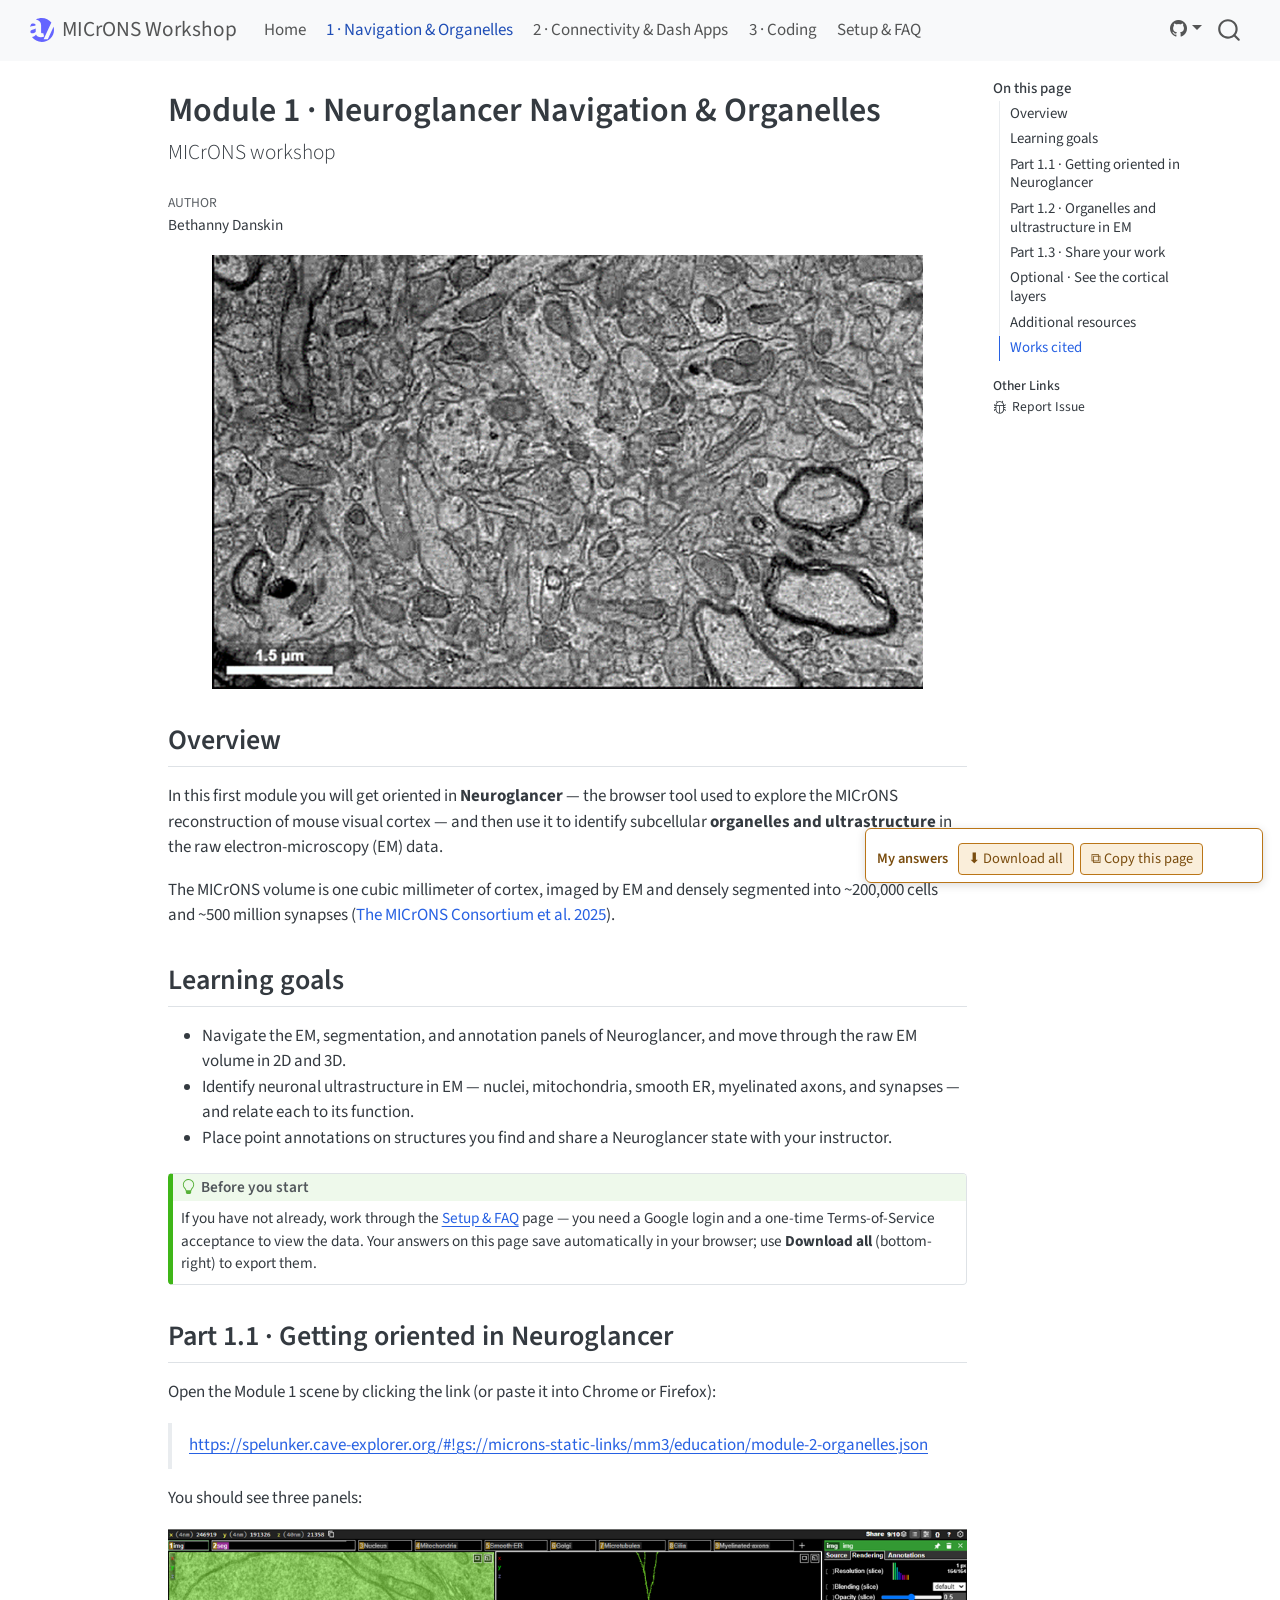
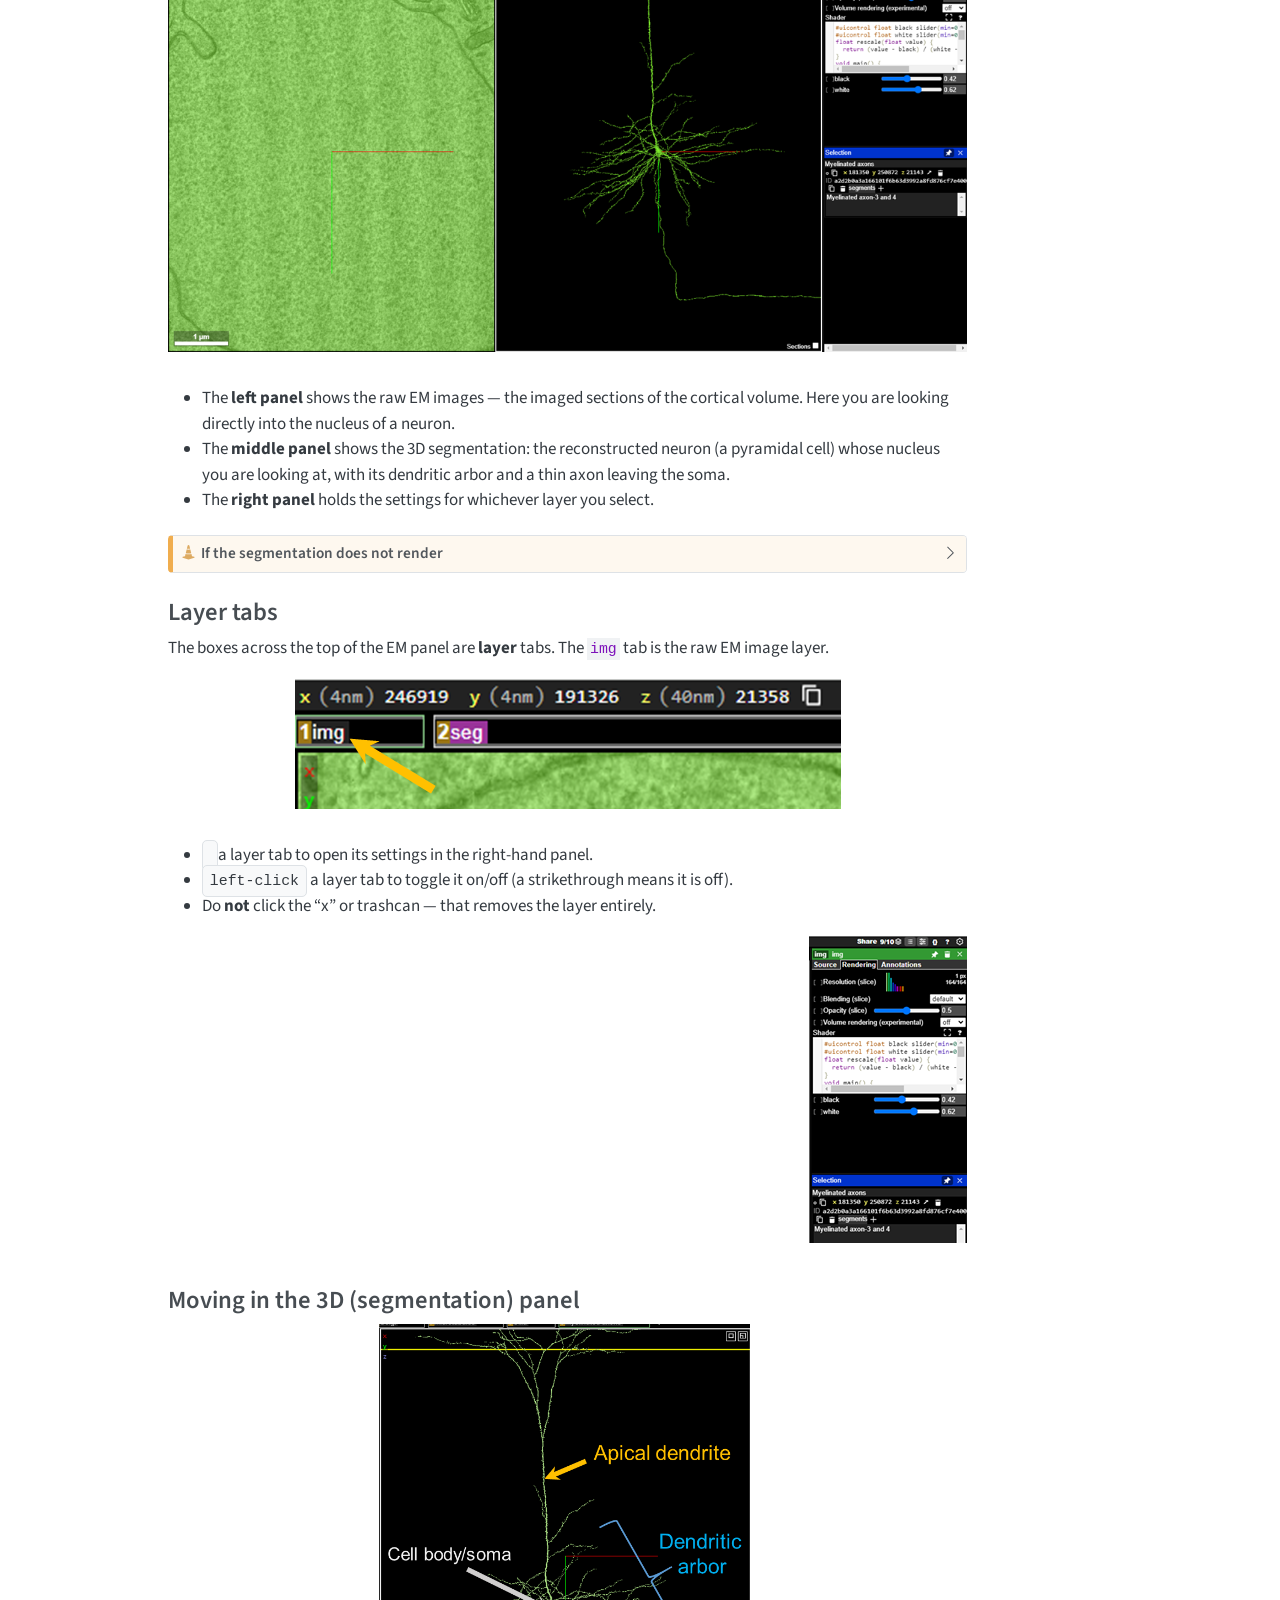
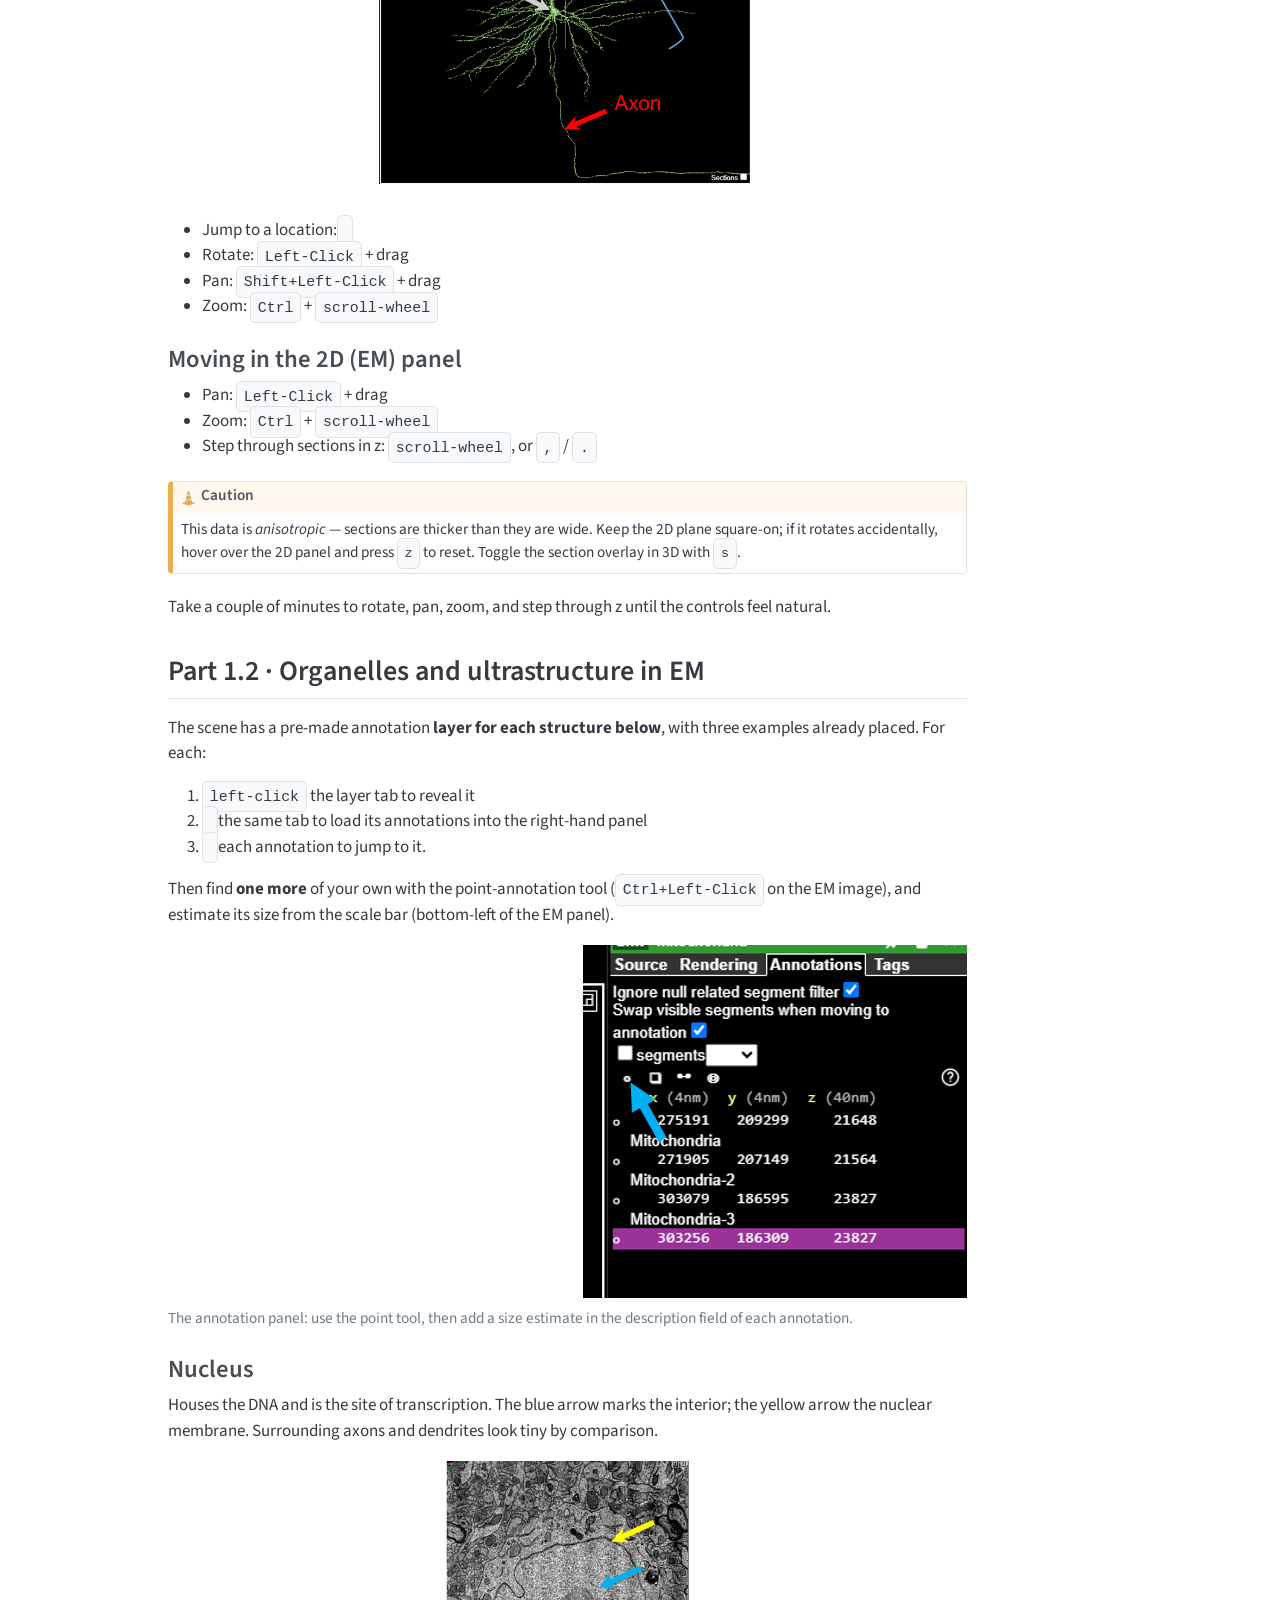
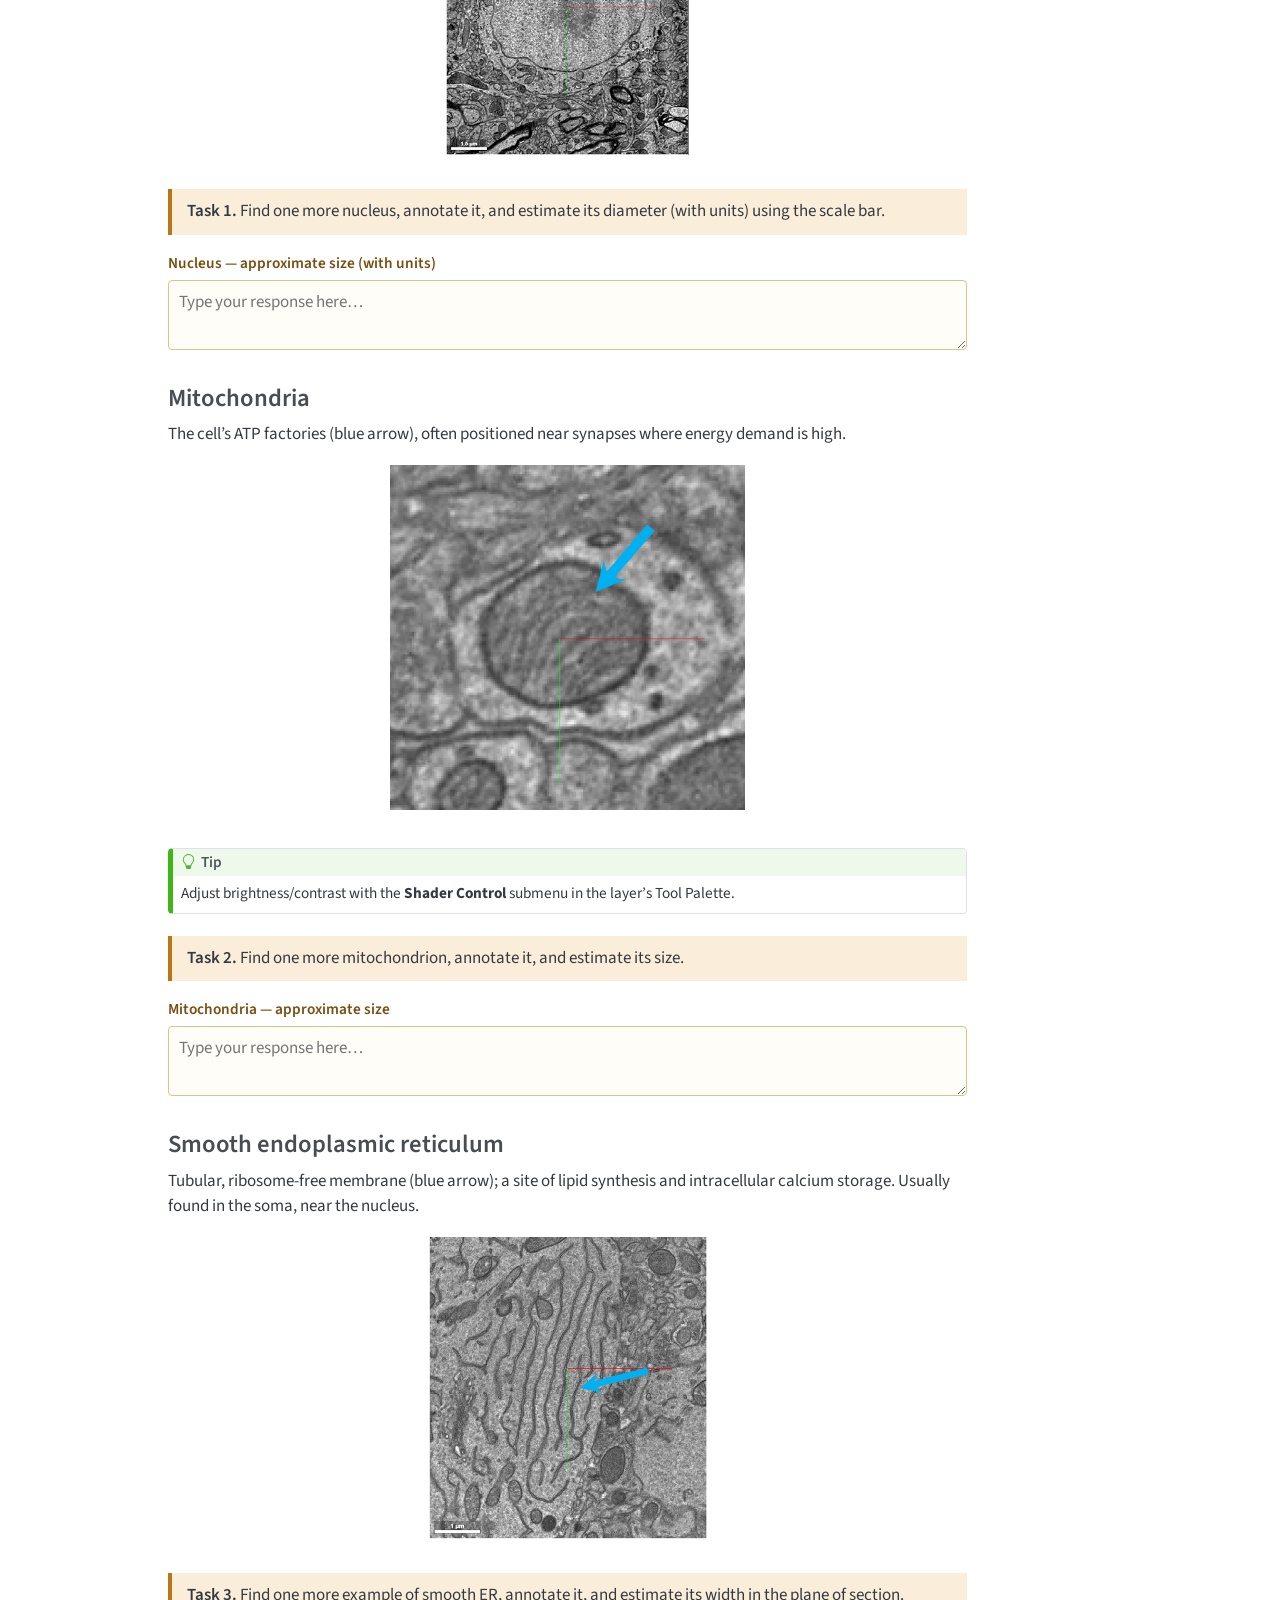
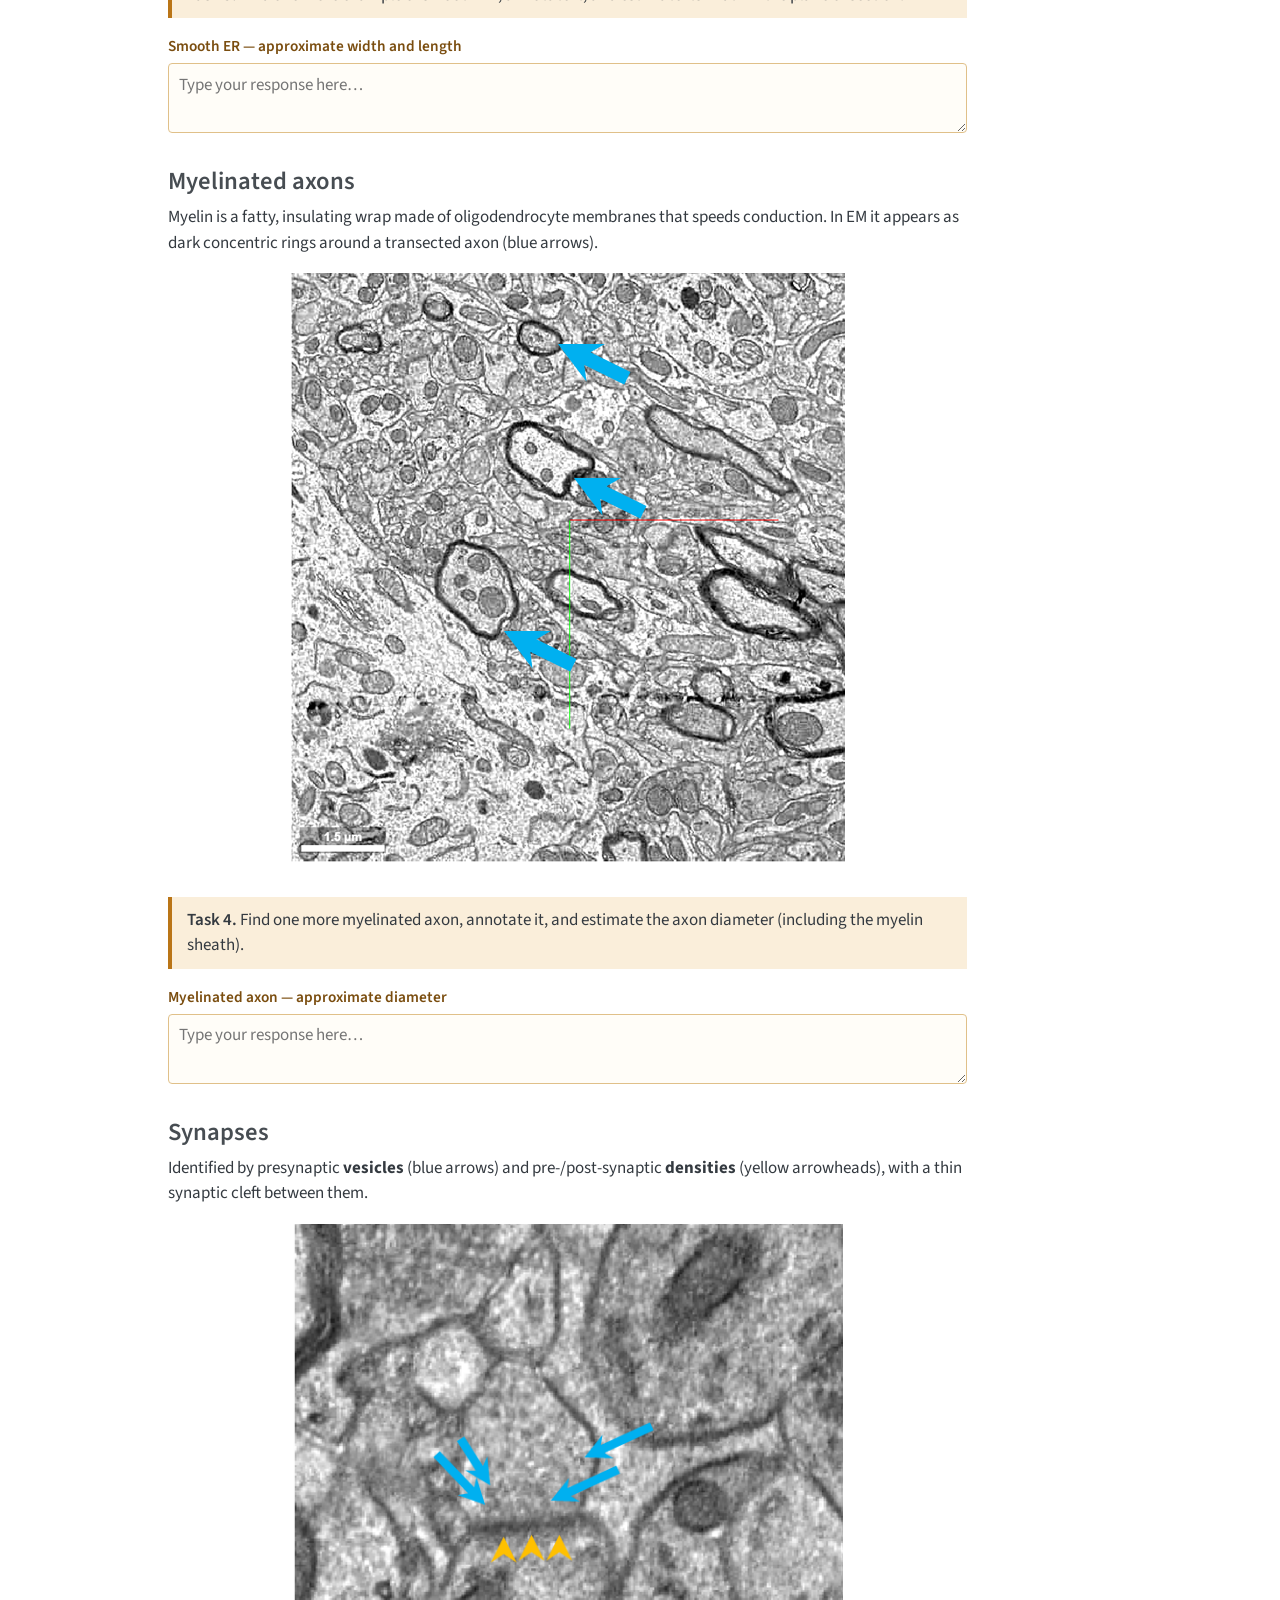
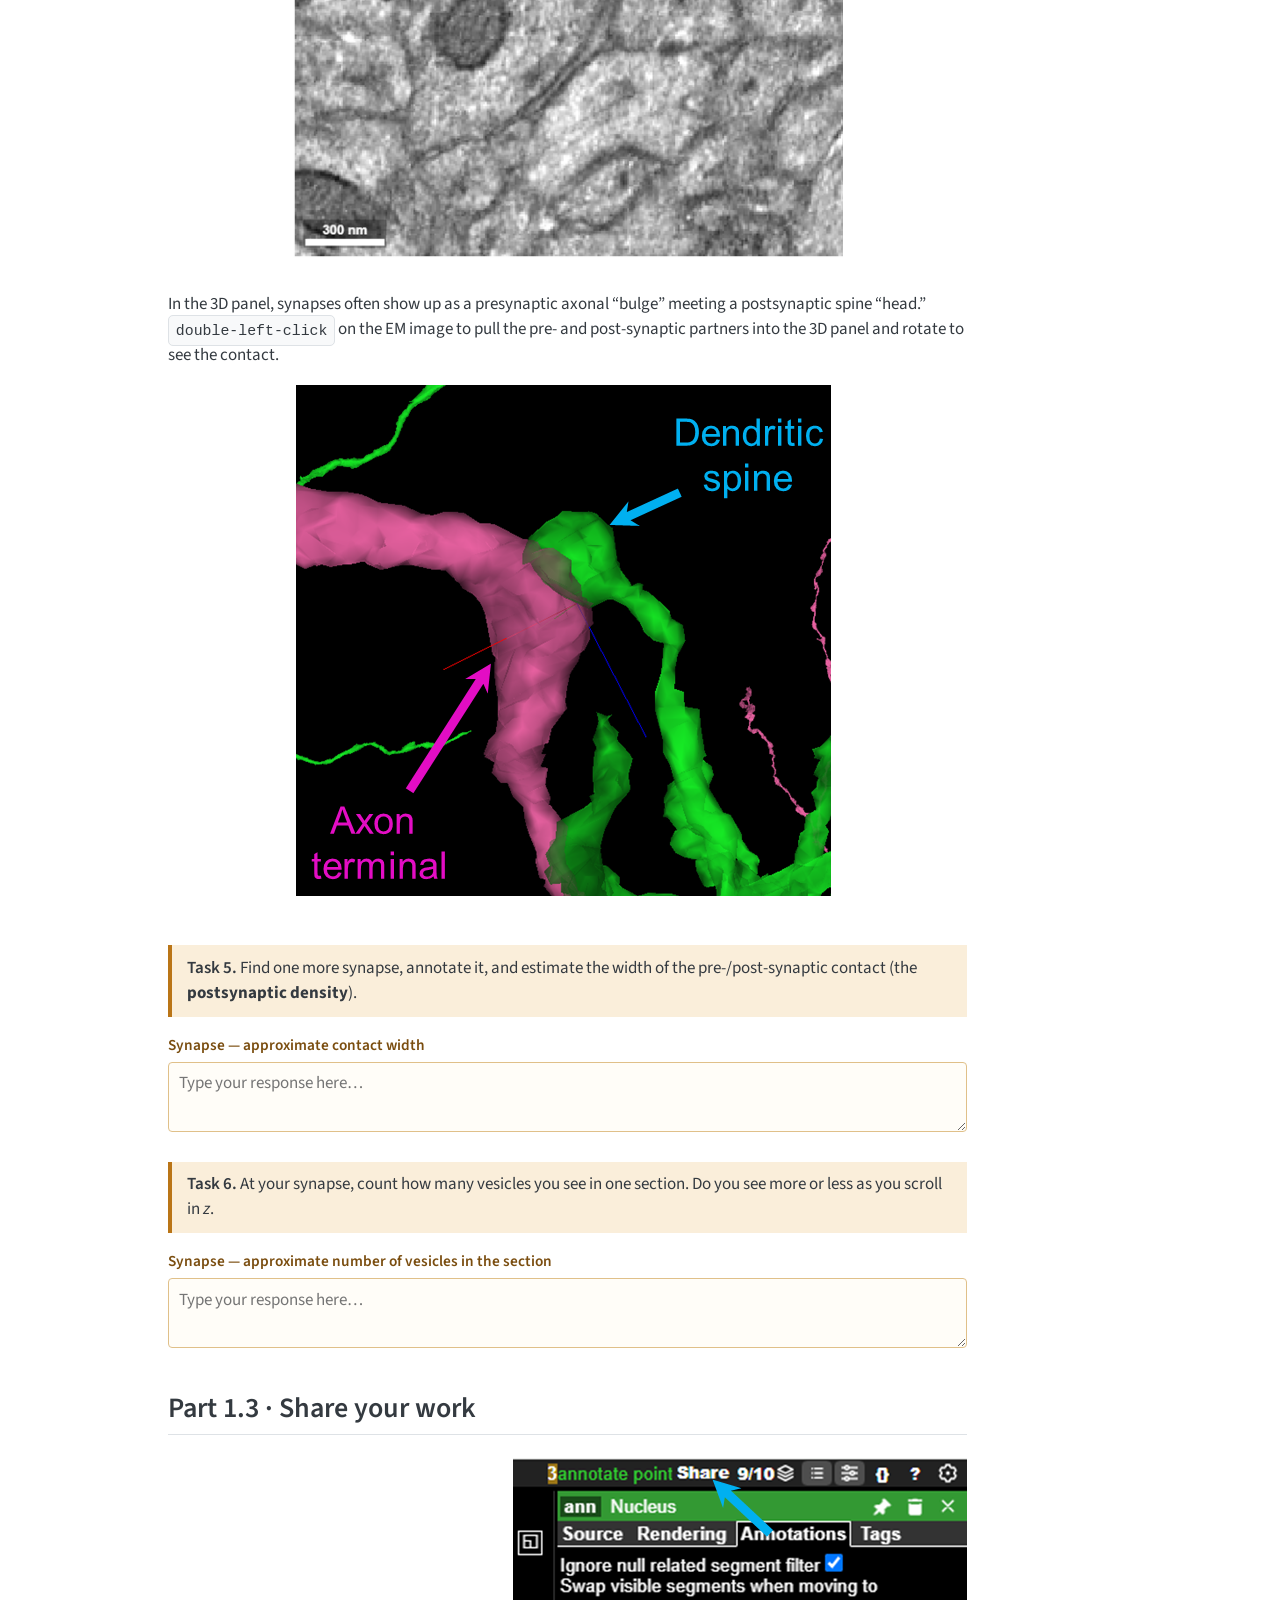
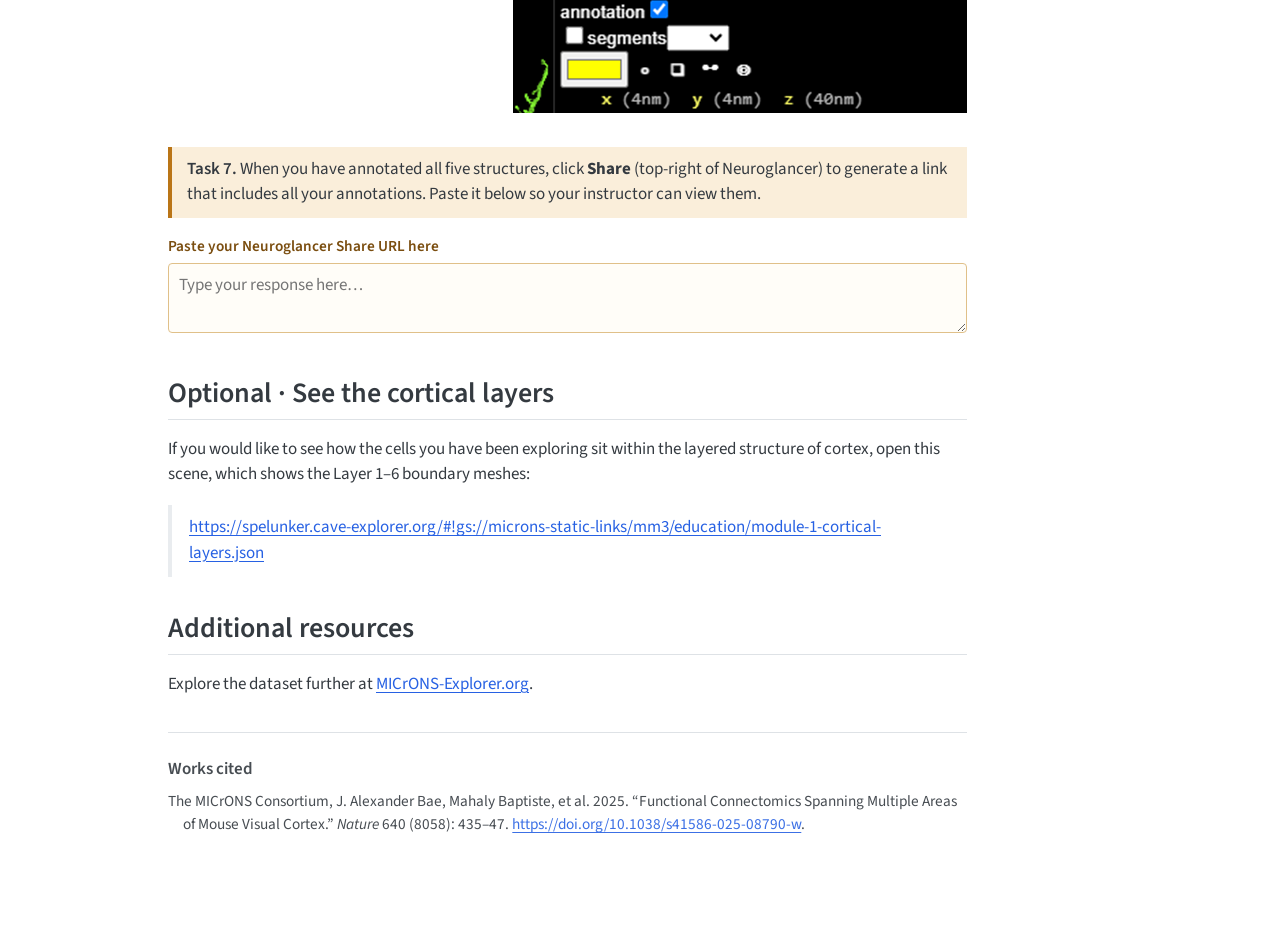
==== module-1.html @ 7969c28d "Built site for gh-pages" ====
<!DOCTYPE html>
<html xmlns="http://www.w3.org/1999/xhtml" lang="en" xml:lang="en"><head>

<meta charset="utf-8">
<meta name="generator" content="quarto-1.10.18">

<meta name="viewport" content="width=device-width, initial-scale=1.0, user-scalable=yes">

<meta name="author" content="Bethanny Danskin">

<title>Module 1 · Neuroglancer Navigation &amp; Organelles – MICrONS Workshop</title>
<style>
/* Default styles provided by pandoc.
** See https://pandoc.org/MANUAL.html#variables-for-html for config info.
*/
span.smallcaps{font-variant: small-caps;}
div.columns{display: flex; gap: 1.5em;}
div.column{flex: auto;}
@media screen {
div.columns{gap: min(4vw, 1.5em);}
div.column{overflow-x: auto;}
}
div.hanging-indent{margin-left: 1.5em; text-indent: -1.5em;}
ul.task-list{list-style: none;}
ul.task-list li input[type="checkbox"] {
  width: 0.8em;
  margin: 0 0.8em 0.2em -1em; /* quarto-specific, see https://github.com/quarto-dev/quarto-cli/issues/4556 */ 
  vertical-align: middle;
}
/* CSS for citations */
div.csl-bib-body { }
div.csl-entry {
  clear: both;
}
.hanging-indent div.csl-entry {
  margin-left:2em;
  text-indent:-2em;
}
div.csl-left-margin {
  min-width:2em;
  float:left;
}
div.csl-right-inline {
  margin-left:2em;
  padding-left:1em;
}
div.csl-indent {
  margin-left: 2em;
}</style>


<script src="site_libs/quarto-nav/quarto-nav.js"></script>
<script src="site_libs/quarto-nav/headroom.min.js"></script>
<script src="site_libs/clipboard/clipboard.min.js"></script>
<script src="site_libs/quarto-search/autocomplete.umd.js"></script>
<script src="site_libs/quarto-search/fuse.min.js"></script>
<script src="site_libs/quarto-search/quarto-search.js"></script>
<meta name="quarto:offset" content="./">
<link href="./resources/ai_logos/AI_lens_blue.svg" rel="icon" type="image/svg+xml">
<script src="site_libs/quarto-html/quarto.js" type="module"></script>
<script src="site_libs/quarto-html/tabsets/tabsets.js" type="module"></script>
<script src="site_libs/quarto-html/popper.min.js"></script>
<script src="site_libs/quarto-html/tippy.umd.min.js"></script>
<script src="site_libs/quarto-html/anchor.min.js"></script>
<link href="site_libs/quarto-html/tippy.css" rel="stylesheet">
<link href="site_libs/quarto-html/quarto-syntax-highlighting-64a204ab8560d761af7679ceaba22944.css" rel="stylesheet" id="quarto-text-highlighting-styles">
<script src="site_libs/bootstrap/bootstrap.min.js"></script>
<link href="site_libs/bootstrap/bootstrap-icons.css" rel="stylesheet">
<link href="site_libs/bootstrap/bootstrap-172ba59bd5e0b52282274ba0c0cc16fc.min.css" rel="stylesheet" append-hash="true" id="quarto-bootstrap" data-mode="light">
<script src="site_libs/quarto-contrib/kbd/kbd.js"></script>
<link href="site_libs/quarto-contrib/kbd/kbd.css" rel="stylesheet">
<script id="quarto-search-options" type="application/json">{
  "location": "navbar",
  "copy-button": false,
  "collapse-after": 3,
  "panel-placement": "end",
  "type": "overlay",
  "limit": 50,
  "keyboard-shortcut": [
    "f",
    "/",
    "s"
  ],
  "show-item-context": false,
  "language": {
    "search-no-results-text": "No results",
    "search-matching-documents-text": "matching documents",
    "search-copy-link-title": "Copy link to search",
    "search-hide-matches-text": "Hide additional matches",
    "search-more-match-text": "more match in this document",
    "search-more-matches-text": "more matches in this document",
    "search-clear-button-title": "Clear",
    "search-text-placeholder": "",
    "search-detached-cancel-button-title": "Cancel",
    "search-submit-button-title": "Submit",
    "search-label": "Search"
  }
}</script>


<link rel="stylesheet" href="styles.css">
</head>

<body class="nav-fixed quarto-light">

<div id="quarto-search-results"></div>
  <header id="quarto-header" class="headroom fixed-top">
    <nav class="navbar navbar-expand-lg " data-bs-theme="dark">
      <div class="navbar-container container-fluid">
      <div class="navbar-brand-container mx-auto">
    <a href="./index.html" class="navbar-brand navbar-brand-logo">
    <img src="./resources/ai_logos/AI_lens_blue.svg" alt="Allen Institute" class="navbar-logo light-content">
    <img src="./resources/ai_logos/AI_lens_blue.svg" alt="Allen Institute" class="navbar-logo dark-content">
    </a>
    <a class="navbar-brand" href="./index.html">
    <span class="navbar-title">MICrONS Workshop</span>
    </a>
  </div>
            <div id="quarto-search" class="" title="Search"></div>
          <button class="navbar-toggler" type="button" data-bs-toggle="collapse" data-bs-target="#navbarCollapse" aria-controls="navbarCollapse" role="menu" aria-expanded="false" aria-label="Toggle navigation" onclick="if (window.quartoToggleHeadroom) { window.quartoToggleHeadroom(); }">
  <span class="navbar-toggler-icon"></span>
</button>
          <div class="collapse navbar-collapse" id="navbarCollapse">
            <ul class="navbar-nav navbar-nav-scroll me-auto">
  <li class="nav-item">
    <a class="nav-link" href="./index.html"> 
<span class="menu-text">Home</span></a>
  </li>  
  <li class="nav-item">
    <a class="nav-link active" href="./module-1.html" aria-current="page"> 
<span class="menu-text">1 · Navigation &amp; Organelles</span></a>
  </li>  
  <li class="nav-item">
    <a class="nav-link" href="./module-2.html"> 
<span class="menu-text">2 · Connectivity &amp; Dash Apps</span></a>
  </li>  
  <li class="nav-item">
    <a class="nav-link" href="./module-3.html"> 
<span class="menu-text">3 · Coding</span></a>
  </li>  
  <li class="nav-item">
    <a class="nav-link" href="./setup.html"> 
<span class="menu-text">Setup &amp; FAQ</span></a>
  </li>  
</ul>
          </div> <!-- /navcollapse -->
            <div class="quarto-navbar-tools">
    <div class="dropdown">
      <a href="" title="" id="quarto-navigation-tool-dropdown-0" class="quarto-navigation-tool dropdown-toggle px-1" data-bs-toggle="dropdown" aria-expanded="false" role="link" aria-label=""><i class="bi bi-github"></i></a>
      <ul class="dropdown-menu" aria-labelledby="quarto-navigation-tool-dropdown-0">
          <li>
            <a class="dropdown-item quarto-navbar-tools-item" href="https://github.com/bpdanskin/MICrONS_workshop_puget_sound/issues/new" target="_blank">
            Report Issue
            </a>
          </li>
      </ul>
    </div>
</div>
      </div> <!-- /container-fluid -->
    </nav>
</header>
<!-- content -->
<div id="quarto-content" class="quarto-container page-columns page-rows-contents page-layout-article page-navbar">
<!-- sidebar -->
<!-- margin-sidebar -->
    <div id="quarto-margin-sidebar" class="sidebar margin-sidebar">
        <nav id="TOC" role="doc-toc" class="toc-active">
    <h2 id="toc-title">On this page</h2>
   
  <ul>
  <li><a href="#overview" id="toc-overview" class="nav-link active" data-scroll-target="#overview">Overview</a></li>
  <li><a href="#learning-goals" id="toc-learning-goals" class="nav-link" data-scroll-target="#learning-goals">Learning goals</a></li>
  <li><a href="#part-1.1-getting-oriented-in-neuroglancer" id="toc-part-1.1-getting-oriented-in-neuroglancer" class="nav-link" data-scroll-target="#part-1.1-getting-oriented-in-neuroglancer">Part 1.1 · Getting oriented in Neuroglancer</a>
  <ul class="collapse">
  <li><a href="#layer-tabs" id="toc-layer-tabs" class="nav-link" data-scroll-target="#layer-tabs">Layer tabs</a></li>
  <li><a href="#moving-in-the-3d-segmentation-panel" id="toc-moving-in-the-3d-segmentation-panel" class="nav-link" data-scroll-target="#moving-in-the-3d-segmentation-panel">Moving in the 3D (segmentation) panel</a></li>
  <li><a href="#moving-in-the-2d-em-panel" id="toc-moving-in-the-2d-em-panel" class="nav-link" data-scroll-target="#moving-in-the-2d-em-panel">Moving in the 2D (EM) panel</a></li>
  </ul></li>
  <li><a href="#part-1.2-organelles-and-ultrastructure-in-em" id="toc-part-1.2-organelles-and-ultrastructure-in-em" class="nav-link" data-scroll-target="#part-1.2-organelles-and-ultrastructure-in-em">Part 1.2 · Organelles and ultrastructure in EM</a>
  <ul class="collapse">
  <li><a href="#nucleus" id="toc-nucleus" class="nav-link" data-scroll-target="#nucleus">Nucleus</a></li>
  <li><a href="#mitochondria" id="toc-mitochondria" class="nav-link" data-scroll-target="#mitochondria">Mitochondria</a></li>
  <li><a href="#smooth-endoplasmic-reticulum" id="toc-smooth-endoplasmic-reticulum" class="nav-link" data-scroll-target="#smooth-endoplasmic-reticulum">Smooth endoplasmic reticulum</a></li>
  <li><a href="#myelinated-axons" id="toc-myelinated-axons" class="nav-link" data-scroll-target="#myelinated-axons">Myelinated axons</a></li>
  <li><a href="#synapses" id="toc-synapses" class="nav-link" data-scroll-target="#synapses">Synapses</a></li>
  </ul></li>
  <li><a href="#part-1.3-share-your-work" id="toc-part-1.3-share-your-work" class="nav-link" data-scroll-target="#part-1.3-share-your-work">Part 1.3 · Share your work</a></li>
  <li><a href="#optional-see-the-cortical-layers" id="toc-optional-see-the-cortical-layers" class="nav-link" data-scroll-target="#optional-see-the-cortical-layers">Optional · See the cortical layers</a></li>
  <li><a href="#additional-resources" id="toc-additional-resources" class="nav-link" data-scroll-target="#additional-resources">Additional resources</a></li>
  <li><a href="#works-cited" id="toc-works-cited" class="nav-link" data-scroll-target="#works-cited">Works cited</a></li>
  </ul>
<div class="quarto-other-links"><h2>Other Links</h2><ul><li><a href="https://github.com/bpdanskin/MICrONS_workshop_puget_sound/issues/new" target="_blank"><i class="bi bi-bug"></i>Report Issue</a></li></ul></div></nav>
    </div>
<!-- main -->
<main class="content" id="quarto-document-content">

<header id="title-block-header" class="quarto-title-block default">
<div class="quarto-title">
<h1 class="title">Module 1 · Neuroglancer Navigation &amp; Organelles</h1>
<p class="subtitle lead">MICrONS workshop</p>
</div>



<div class="quarto-title-meta">

    <div>
    <div class="quarto-title-meta-heading">Author</div>
    <div class="quarto-title-meta-contents">
             <p>Bethanny Danskin </p>
          </div>
  </div>
    
  
    
  </div>
  


</header>


<div class="quarto-figure quarto-figure-center">
<figure class="figure">
<p><img src="resources/module_2_em_cover.png" class="img-fluid quarto-figure quarto-figure-center figure-img"></p>
</figure>
</div>
<section id="overview" class="level2">
<h2 class="anchored" data-anchor-id="overview">Overview</h2>
<p>In this first module you will get oriented in <strong>Neuroglancer</strong> — the browser tool used to explore the MICrONS reconstruction of mouse visual cortex — and then use it to identify subcellular <strong>organelles and ultrastructure</strong> in the raw electron-microscopy (EM) data.</p>
<p>The MICrONS volume is one cubic millimeter of cortex, imaged by EM and densely segmented into ~200,000 cells and ~500 million synapses <span class="citation" data-cites="the_microns_consortium_functional_2025">(<a href="#ref-the_microns_consortium_functional_2025" role="doc-biblioref">The MICrONS Consortium et al. 2025</a>)</span>.</p>
</section>
<section id="learning-goals" class="level2">
<h2 class="anchored" data-anchor-id="learning-goals">Learning goals</h2>
<ul>
<li>Navigate the EM, segmentation, and annotation panels of Neuroglancer, and move through the raw EM volume in 2D and 3D.</li>
<li>Identify neuronal ultrastructure in EM — nuclei, mitochondria, smooth ER, myelinated axons, and synapses — and relate each to its function.</li>
<li>Place point annotations on structures you find and share a Neuroglancer state with your instructor.</li>
</ul>
<div class="callout callout-style-default callout-tip callout-titled">
<div class="callout-header d-flex align-content-center">
<div class="callout-icon-container">
<i class="callout-icon"></i>
</div>
<div class="callout-title-container flex-fill">
<span class="screen-reader-only">Tip</span>Before you start
</div>
</div>
<div class="callout-body-container callout-body">
<p>If you have not already, work through the <a href="./setup.html">Setup &amp; FAQ</a> page — you need a Google login and a one-time Terms-of-Service acceptance to view the data. Your answers on this page save automatically in your browser; use <strong>Download all</strong> (bottom-right) to export them.</p>
</div>
</div>
</section>
<section id="part-1.1-getting-oriented-in-neuroglancer" class="level2">
<h2 class="anchored" data-anchor-id="part-1.1-getting-oriented-in-neuroglancer">Part 1.1 · Getting oriented in Neuroglancer</h2>
<p>Open the Module 1 scene by clicking the link (or paste it into Chrome or Firefox):</p>
<blockquote class="blockquote">
<p><a href="https://spelunker.cave-explorer.org/#!gs://microns-static-links/mm3/education/module-2-organelles.json" class="uri">https://spelunker.cave-explorer.org/#!gs://microns-static-links/mm3/education/module-2-organelles.json</a></p>
</blockquote>
<p>You should see three panels:</p>
<div class="quarto-figure quarto-figure-center">
<figure class="figure">
<p><img src="resources/neuroglancer_2D_UI.png" class="img-fluid quarto-figure quarto-figure-center figure-img"></p>
</figure>
</div>
<ul>
<li>The <strong>left panel</strong> shows the raw EM images — the imaged sections of the cortical volume. Here you are looking directly into the nucleus of a neuron.</li>
<li>The <strong>middle panel</strong> shows the 3D segmentation: the reconstructed neuron (a pyramidal cell) whose nucleus you are looking at, with its dendritic arbor and a thin axon leaving the soma.</li>
<li>The <strong>right panel</strong> holds the settings for whichever layer you select.</li>
</ul>
<div class="callout callout-style-default callout-caution callout-titled">
<div class="callout-header d-flex align-content-center collapsed" data-bs-toggle="collapse" data-bs-target=".callout-2-contents" aria-controls="callout-2" aria-expanded="false" aria-label="Toggle callout">
<div class="callout-icon-container">
<i class="callout-icon"></i>
</div>
<div class="callout-title-container flex-fill">
<span class="screen-reader-only">Caution</span>If the segmentation does not render
</div>
<div class="callout-btn-toggle d-inline-block border-0 py-1 ps-1 pe-0 float-end"><i class="callout-toggle"></i></div>
</div>
<div id="callout-2" class="callout-2-contents callout-collapse collapse">
<div class="callout-body-container callout-body">
<p>Accept the Terms of Service on your Google account (<a href="https://global.daf-apis.com/sticky_auth/api/v1/tos/2/accept" class="uri">https://global.daf-apis.com/sticky_auth/api/v1/tos/2/accept</a>), hard-refresh, and if a red error persists, ask your instructor. More in the <a href="./setup.html">Setup &amp; FAQ</a>.</p>
</div>
</div>
</div>
<section id="layer-tabs" class="level3">
<h3 class="anchored" data-anchor-id="layer-tabs">Layer tabs</h3>
<p>The boxes across the top of the EM panel are <strong>layer</strong> tabs. The <code>img</code> tab is the raw EM image layer.</p>
<div class="quarto-figure quarto-figure-center">
<figure class="figure">
<p><img src="resources/neuroglancer_2D_UI_1_layers.png" class="img-fluid quarto-figure quarto-figure-center figure-img"></p>
</figure>
</div>
<ul>
<li><kbd title="mac: Ctrl-Click, windows: Right-Click" aria-hidden="true" data-mac="Ctrl-Click" data-windows="Right-Click"></kbd><span class="visually-hidden"></span> a layer tab to open its settings in the right-hand panel.</li>
<li><kbd title="left-click" aria-hidden="true">left-click</kbd><span class="visually-hidden">left-click</span> a layer tab to toggle it on/off (a strikethrough means it is off).</li>
<li>Do <strong>not</strong> click the “x” or trashcan — that removes the layer entirely.</li>
</ul>
<div class="quarto-figure quarto-figure-right">
<figure class="figure">
<p><img src="resources/neuroglancer_2D_UI_2_menu.png" class="img-fluid quarto-figure quarto-figure-right figure-img"></p>
</figure>
</div>
</section>
<section id="moving-in-the-3d-segmentation-panel" class="level3">
<h3 class="anchored" data-anchor-id="moving-in-the-3d-segmentation-panel">Moving in the 3D (segmentation) panel</h3>
<div class="quarto-figure quarto-figure-center">
<figure class="figure">
<p><img src="resources/neuroglancer_neuron_compartments.png" class="img-fluid quarto-figure quarto-figure-center figure-img"></p>
</figure>
</div>
<ul>
<li>Jump to a location: <kbd title="mac: Ctrl-Click, windows: Right-Click" aria-hidden="true" data-mac="Ctrl-Click" data-windows="Right-Click"></kbd><span class="visually-hidden"></span></li>
<li>Rotate: <kbd title="Left-Click" aria-hidden="true">Left-Click</kbd><span class="visually-hidden">Left-Click</span> + drag</li>
<li>Pan: <kbd title="Shift+Left-Click" aria-hidden="true">Shift+Left-Click</kbd><span class="visually-hidden">Shift+Left-Click</span> + drag</li>
<li>Zoom: <kbd title="Ctrl" aria-hidden="true">Ctrl</kbd><span class="visually-hidden">Ctrl</span> + <kbd title="scroll-wheel" aria-hidden="true">scroll-wheel</kbd><span class="visually-hidden">scroll-wheel</span></li>
</ul>
</section>
<section id="moving-in-the-2d-em-panel" class="level3">
<h3 class="anchored" data-anchor-id="moving-in-the-2d-em-panel">Moving in the 2D (EM) panel</h3>
<ul>
<li>Pan: <kbd title="Left-Click" aria-hidden="true">Left-Click</kbd><span class="visually-hidden">Left-Click</span> + drag</li>
<li>Zoom: <kbd title="Ctrl" aria-hidden="true">Ctrl</kbd><span class="visually-hidden">Ctrl</span> + <kbd title="scroll-wheel" aria-hidden="true">scroll-wheel</kbd><span class="visually-hidden">scroll-wheel</span></li>
<li>Step through sections in z: <kbd title="scroll-wheel" aria-hidden="true">scroll-wheel</kbd><span class="visually-hidden">scroll-wheel</span>, or <kbd title="," aria-hidden="true">,</kbd><span class="visually-hidden">,</span> / <kbd title="." aria-hidden="true">.</kbd><span class="visually-hidden">.</span></li>
</ul>
<div class="callout callout-style-default callout-caution callout-titled">
<div class="callout-header d-flex align-content-center">
<div class="callout-icon-container">
<i class="callout-icon"></i>
</div>
<div class="callout-title-container flex-fill">
Caution
</div>
</div>
<div class="callout-body-container callout-body">
<p>This data is <em>anisotropic</em> — sections are thicker than they are wide. Keep the 2D plane square-on; if it rotates accidentally, hover over the 2D panel and press <kbd title="z" aria-hidden="true">z</kbd><span class="visually-hidden">z</span> to reset. Toggle the section overlay in 3D with <kbd title="s" aria-hidden="true">s</kbd><span class="visually-hidden">s</span>.</p>
</div>
</div>
<p>Take a couple of minutes to rotate, pan, zoom, and step through z until the controls feel natural.</p>
</section>
</section>
<section id="part-1.2-organelles-and-ultrastructure-in-em" class="level2">
<h2 class="anchored" data-anchor-id="part-1.2-organelles-and-ultrastructure-in-em">Part 1.2 · Organelles and ultrastructure in EM</h2>
<p>The scene has a pre-made annotation <strong>layer for each structure below</strong>, with three examples already placed. For each:</p>
<ol type="1">
<li><kbd title="left-click" aria-hidden="true">left-click</kbd><span class="visually-hidden">left-click</span> the layer tab to reveal it</li>
<li><kbd title="mac: Ctrl-Click, windows: Right-Click" aria-hidden="true" data-mac="Ctrl-Click" data-windows="Right-Click"></kbd><span class="visually-hidden"></span> the same tab to load its annotations into the right-hand panel</li>
<li><kbd title="mac: Ctrl-Click, windows: Right-Click" aria-hidden="true" data-mac="Ctrl-Click" data-windows="Right-Click"></kbd><span class="visually-hidden"></span> each annotation to jump to it.</li>
</ol>
<p>Then find <strong>one more</strong> of your own with the point-annotation tool (<kbd title="Ctrl+Left-Click" aria-hidden="true">Ctrl+Left-Click</kbd><span class="visually-hidden">Ctrl+Left-Click</span> on the EM image), and estimate its size from the scale bar (bottom-left of the EM panel).</p>
<div class="quarto-figure quarto-figure-right">
<figure class="figure">
<p><img src="resources/neuroglancer_ui_annotation_menu_1.png" class="img-fluid figure-img"></p>
<figcaption>The annotation panel: use the point tool, then add a size estimate in the description field of each annotation.</figcaption>
</figure>
</div>
<section id="nucleus" class="level3">
<h3 class="anchored" data-anchor-id="nucleus">Nucleus</h3>
<p>Houses the DNA and is the site of transcription. The blue arrow marks the interior; the yellow arrow the nuclear membrane. Surrounding axons and dendrites look tiny by comparison.</p>
<div class="quarto-figure quarto-figure-center">
<figure class="figure">
<p><img src="resources/EM_nucleus.png" class="img-fluid quarto-figure quarto-figure-center figure-img"></p>
</figure>
</div>
<div class="task">
<p>Find one more nucleus, annotate it, and estimate its diameter (with units) using the scale bar.</p>
</div>
<div class="answer-box"><label class="answer-prompt" for="af-m1-nucleus">Nucleus — approximate size (with units)</label><textarea id="af-m1-nucleus" class="answer-field" data-answer-id="m1-nucleus" rows="2" placeholder="Type your response here…"></textarea></div>
</section>
<section id="mitochondria" class="level3">
<h3 class="anchored" data-anchor-id="mitochondria">Mitochondria</h3>
<p>The cell’s ATP factories (blue arrow), often positioned near synapses where energy demand is high.</p>
<div class="quarto-figure quarto-figure-center">
<figure class="figure">
<p><img src="resources/EM_mitochondria.png" class="img-fluid quarto-figure quarto-figure-center figure-img"></p>
</figure>
</div>
<div class="callout callout-style-default callout-tip callout-titled">
<div class="callout-header d-flex align-content-center">
<div class="callout-icon-container">
<i class="callout-icon"></i>
</div>
<div class="callout-title-container flex-fill">
Tip
</div>
</div>
<div class="callout-body-container callout-body">
<p>Adjust brightness/contrast with the <strong>Shader Control</strong> submenu in the layer’s Tool Palette.</p>
</div>
</div>
<div class="task">
<p>Find one more mitochondrion, annotate it, and estimate its size.</p>
</div>
<div class="answer-box"><label class="answer-prompt" for="af-m1-mito">Mitochondria — approximate size</label><textarea id="af-m1-mito" class="answer-field" data-answer-id="m1-mito" rows="2" placeholder="Type your response here…"></textarea></div>
</section>
<section id="smooth-endoplasmic-reticulum" class="level3">
<h3 class="anchored" data-anchor-id="smooth-endoplasmic-reticulum">Smooth endoplasmic reticulum</h3>
<p>Tubular, ribosome-free membrane (blue arrow); a site of lipid synthesis and intracellular calcium storage. Usually found in the soma, near the nucleus.</p>
<div class="quarto-figure quarto-figure-center">
<figure class="figure">
<p><img src="resources/EM_smooth_ER.png" class="img-fluid quarto-figure quarto-figure-center figure-img"></p>
</figure>
</div>
<div class="task">
<p>Find one more example of smooth ER, annotate it, and estimate its width in the plane of section.</p>
</div>
<div class="answer-box"><label class="answer-prompt" for="af-m1-ser">Smooth ER — approximate width and length</label><textarea id="af-m1-ser" class="answer-field" data-answer-id="m1-ser" rows="2" placeholder="Type your response here…"></textarea></div>
</section>
<section id="myelinated-axons" class="level3">
<h3 class="anchored" data-anchor-id="myelinated-axons">Myelinated axons</h3>
<p>Myelin is a fatty, insulating wrap made of oligodendrocyte membranes that speeds conduction. In EM it appears as dark concentric rings around a transected axon (blue arrows).</p>
<div class="quarto-figure quarto-figure-center">
<figure class="figure">
<p><img src="resources/EM_myelin.png" class="img-fluid quarto-figure quarto-figure-center figure-img"></p>
</figure>
</div>
<div class="task">
<p>Find one more myelinated axon, annotate it, and estimate the axon diameter (including the myelin sheath).</p>
</div>
<div class="answer-box"><label class="answer-prompt" for="af-m1-myelin">Myelinated axon — approximate diameter</label><textarea id="af-m1-myelin" class="answer-field" data-answer-id="m1-myelin" rows="2" placeholder="Type your response here…"></textarea></div>
</section>
<section id="synapses" class="level3">
<h3 class="anchored" data-anchor-id="synapses">Synapses</h3>
<p>Identified by presynaptic <strong>vesicles</strong> (blue arrows) and pre-/post-synaptic <strong>densities</strong> (yellow arrowheads), with a thin synaptic cleft between them.</p>
<div class="quarto-figure quarto-figure-center">
<figure class="figure">
<p><img src="resources/EM_synapse.png" class="img-fluid quarto-figure quarto-figure-center figure-img"></p>
</figure>
</div>
<p>In the 3D panel, synapses often show up as a presynaptic axonal “bulge” meeting a postsynaptic spine “head.” <kbd title="double-left-click" aria-hidden="true">double-left-click</kbd><span class="visually-hidden">double-left-click</span> on the EM image to pull the pre- and post-synaptic partners into the 3D panel and rotate to see the contact.</p>
<div class="quarto-figure quarto-figure-center">
<figure class="figure">
<p><img src="resources/EM_synapse_mesh.png" class="img-fluid quarto-figure quarto-figure-center figure-img"></p>
</figure>
</div>
<div class="task">
<p>Find one more synapse, annotate it, and estimate the width of the pre-/post-synaptic contact (the <strong>postsynaptic density</strong>).</p>
</div>
<div class="answer-box"><label class="answer-prompt" for="af-m1-synapse">Synapse — approximate contact width</label><textarea id="af-m1-synapse" class="answer-field" data-answer-id="m1-synapse" rows="2" placeholder="Type your response here…"></textarea></div>
<div class="task">
<p>At your synapse, count how many vesicles you see in one section. Do you see more or less as you scroll in <em>z</em>.</p>
</div>
<div class="answer-box"><label class="answer-prompt" for="af-m1-synapse">Synapse — approximate number of vesicles in the section</label><textarea id="af-m1-synapse" class="answer-field" data-answer-id="m1-synapse" rows="2" placeholder="Type your response here…"></textarea></div>
</section>
</section>
<section id="part-1.3-share-your-work" class="level2">
<h2 class="anchored" data-anchor-id="part-1.3-share-your-work">Part 1.3 · Share your work</h2>
<div class="quarto-figure quarto-figure-right">
<figure class="figure">
<p><img src="resources/neuroglancer_ui_share_annotation.png" class="img-fluid quarto-figure quarto-figure-right figure-img"></p>
</figure>
</div>
<div class="task">
<p>When you have annotated all five structures, click <strong>Share</strong> (top-right of Neuroglancer) to generate a link that includes all your annotations. Paste it below so your instructor can view them.</p>
</div>
<div class="answer-box"><label class="answer-prompt" for="af-m1-share">Paste your Neuroglancer Share URL here</label><textarea id="af-m1-share" class="answer-field" data-answer-id="m1-share" rows="2" placeholder="Type your response here…"></textarea></div>
</section>
<section id="optional-see-the-cortical-layers" class="level2">
<h2 class="anchored" data-anchor-id="optional-see-the-cortical-layers">Optional · See the cortical layers</h2>
<p>If you would like to see how the cells you have been exploring sit within the layered structure of cortex, open this scene, which shows the Layer 1–6 boundary meshes:</p>
<blockquote class="blockquote">
<p><a href="https://spelunker.cave-explorer.org/#!gs://microns-static-links/mm3/education/module-1-cortical-layers.json" class="uri">https://spelunker.cave-explorer.org/#!gs://microns-static-links/mm3/education/module-1-cortical-layers.json</a></p>
</blockquote>
</section>
<section id="additional-resources" class="level2">
<h2 class="anchored" data-anchor-id="additional-resources">Additional resources</h2>
<p>Explore the dataset further at <a href="https://www.microns-explorer.org/cortical-mm3">MICrONS-Explorer.org</a>.</p>
</section>
<section id="works-cited" class="level2">




</section>

<a onclick="window.scrollTo(0, 0); return false;" role="button" id="quarto-back-to-top"><i class="bi bi-arrow-up"></i> Back to top</a><div id="quarto-appendix" class="default"><section class="quarto-appendix-contents" role="doc-bibliography" id="quarto-bibliography"><h2 class="anchored quarto-appendix-heading">Works cited</h2><div id="refs" class="references csl-bib-body hanging-indent" role="list">
<div id="ref-the_microns_consortium_functional_2025" class="csl-entry" role="listitem">
The MICrONS Consortium, J. Alexander Bae, Mahaly Baptiste, et al. 2025. <span>“Functional Connectomics Spanning Multiple Areas of Mouse Visual Cortex.”</span> <em>Nature</em> 640 (8058): 435–47. <a href="https://doi.org/10.1038/s41586-025-08790-w">https://doi.org/10.1038/s41586-025-08790-w</a>.
</div>
</div></section></div></main> <!-- /main -->
<!-- Floating export panel for client-side student answers.
     Included site-wide via include-after-body. Only appears on pages
     that contain .answer-field widgets. Nothing leaves the browser. -->
<div id="answers-panel" class="answers-panel no-print" hidden="">
  <span class="answers-panel-label">My answers</span>
  <button type="button" id="answers-download" class="answers-btn">⬇ Download all</button>
  <button type="button" id="answers-copy" class="answers-btn">⧉ Copy this page</button>
  <span id="answers-status" class="answers-status" aria-live="polite"></span>
</div>
<script>
(function () {
  "use strict";
  var PREFIX = "micronsws:";
  var pageKey = location.pathname;
  var pageTitle = (document.title || pageKey)
    .replace(/\s*[–—-]\s*MICrONS.*$/i, "").trim() || pageKey;

  function lsGet(k) { try { return localStorage.getItem(k); } catch (e) { return null; } }
  function lsSet(k, v) { try { localStorage.setItem(k, v); } catch (e) {} }
  function keyFor(id) { return PREFIX + pageKey + "::" + id; }

  var fields = Array.prototype.slice.call(document.querySelectorAll(".answer-field"));
  var panel = document.getElementById("answers-panel");
  if (!fields.length) { return; }          // no widgets on this page -> panel stays hidden
  if (panel) { panel.hidden = false; }

  // restore saved values + wire autosave
  fields.forEach(function (el) {
    var id = el.getAttribute("data-answer-id");
    var promptEl = el.previousElementSibling;
    var prompt = promptEl ? promptEl.textContent.trim() : id;
    var raw = lsGet(keyFor(id));
    if (raw) {
      try { var o = JSON.parse(raw); if (o && typeof o.v === "string") { el.value = o.v; } }
      catch (e) { el.value = raw; }
    }
    el.addEventListener("input", function () {
      lsSet(keyFor(id), JSON.stringify({ v: el.value, p: prompt, page: pageKey, title: pageTitle }));
    });
  });

  function collectAll() {
    var byPage = {};
    try {
      for (var i = 0; i < localStorage.length; i++) {
        var k = localStorage.key(i);
        if (k.indexOf(PREFIX) !== 0) { continue; }
        var o; try { o = JSON.parse(localStorage.getItem(k)); } catch (e) { continue; }
        if (!o || !o.v || !o.v.trim()) { continue; }
        var pg = o.title || o.page || "Answers";
        (byPage[pg] = byPage[pg] || []).push(o);
      }
    } catch (e) {}
    return byPage;
  }

  function toMarkdown(byPage) {
    var out = ["# MICrONS Workshop — my answers", "",
               "_Exported " + new Date().toLocaleString() + "_", ""];
    var pages = Object.keys(byPage);
    if (!pages.length) { return out.join("\n") + "\n\n(No answers recorded yet.)\n"; }
    pages.forEach(function (pg) {
      out.push("## " + pg, "");
      byPage[pg].forEach(function (o) { out.push("**" + (o.p || "Response") + "**", "", o.v, ""); });
    });
    return out.join("\n") + "\n";
  }

  function download(text) {
    var blob = new Blob([text], { type: "text/markdown;charset=utf-8" });
    var url = URL.createObjectURL(blob);
    var a = document.createElement("a");
    a.href = url;
    a.download = "microns-workshop-answers-" + new Date().toISOString().slice(0, 10) + ".md";
    document.body.appendChild(a); a.click(); document.body.removeChild(a);
    setTimeout(function () { URL.revokeObjectURL(url); }, 1000);
  }

  function flash(msg) {
    var s = document.getElementById("answers-status");
    if (!s) { return; }
    s.textContent = msg;
    setTimeout(function () { s.textContent = ""; }, 2500);
  }

  var dl = document.getElementById("answers-download");
  if (dl) { dl.addEventListener("click", function () { download(toMarkdown(collectAll())); flash("Downloaded ✓"); }); }

  var cp = document.getElementById("answers-copy");
  if (cp) {
    cp.addEventListener("click", function () {
      var one = {}; one[pageTitle] = [];
      fields.forEach(function (el) {
        var promptEl = el.previousElementSibling;
        one[pageTitle].push({ p: promptEl ? promptEl.textContent.trim() : el.getAttribute("data-answer-id"), v: el.value });
      });
      var text = toMarkdown(one);
      if (navigator.clipboard && navigator.clipboard.writeText) {
        navigator.clipboard.writeText(text).then(
          function () { flash("Copied this page ✓"); },
          function () { flash("Copy failed — use Download"); });
      } else { flash("Copy unsupported — use Download"); }
    });
  }
})();
</script>
<script id="quarto-html-after-body" type="application/javascript">
  window.document.addEventListener("DOMContentLoaded", function (event) {
    const icon = "";
    const anchorJS = new window.AnchorJS();
    anchorJS.options = {
      placement: 'right',
      icon: icon
    };
    anchorJS.add('.anchored');
    const isCodeAnnotation = (el) => {
      for (const clz of el.classList) {
        if (clz.startsWith('code-annotation-')) {                     
          return true;
        }
      }
      return false;
    }
    const onCopySuccess = function(e) {
      // button target
      const button = e.trigger;
      // don't keep focus
      button.blur();
      // flash "checked"
      button.classList.add('code-copy-button-checked');
      var currentTitle = button.getAttribute("title");
      button.setAttribute("title", "Copied!");
      let tooltip;
      if (window.bootstrap) {
        button.setAttribute("data-bs-toggle", "tooltip");
        button.setAttribute("data-bs-placement", "left");
        button.setAttribute("data-bs-title", "Copied!");
        tooltip = new bootstrap.Tooltip(button, 
          { trigger: "manual", 
            customClass: "code-copy-button-tooltip",
            offset: [0, -8]});
        tooltip.show();    
      }
      setTimeout(function() {
        if (tooltip) {
          tooltip.hide();
          button.removeAttribute("data-bs-title");
          button.removeAttribute("data-bs-toggle");
          button.removeAttribute("data-bs-placement");
        }
        button.setAttribute("title", currentTitle);
        button.classList.remove('code-copy-button-checked');
      }, 1000);
      // clear code selection
      e.clearSelection();
    }
    const getTextToCopy = function(trigger) {
      const outerScaffold = trigger.parentElement.cloneNode(true);
      const codeEl = outerScaffold.querySelector('code');
      for (const childEl of codeEl.children) {
        if (isCodeAnnotation(childEl)) {
          childEl.remove();
        }
      }
      return codeEl.innerText;
    }
    const clipboard = new window.ClipboardJS('.code-copy-button:not([data-in-quarto-modal])', {
      text: getTextToCopy
    });
    clipboard.on('success', onCopySuccess);
    if (window.document.getElementById('quarto-embedded-source-code-modal')) {
      const clipboardModal = new window.ClipboardJS('.code-copy-button[data-in-quarto-modal]', {
        text: getTextToCopy,
        container: window.document.getElementById('quarto-embedded-source-code-modal')
      });
      clipboardModal.on('success', onCopySuccess);
    }
      var localhostRegex = new RegExp(/^(?:http|https):\/\/localhost\:?[0-9]*\//);
      var mailtoRegex = new RegExp(/^mailto:/);
        var filterRegex = new RegExp('/' + window.location.host + '/');
      var isInternal = (href) => {
          return filterRegex.test(href) || localhostRegex.test(href) || mailtoRegex.test(href);
      }
      // Inspect non-navigation links and adorn them if external
     var links = window.document.querySelectorAll('a[href]:not(.nav-link):not(.navbar-brand):not(.toc-action):not(.sidebar-link):not(.sidebar-item-toggle):not(.pagination-link):not(.no-external):not([aria-hidden]):not(.dropdown-item):not(.quarto-navigation-tool):not(.about-link)');
      for (var i=0; i<links.length; i++) {
        const link = links[i];
        if (!isInternal(link.href)) {
          // undo the damage that might have been done by quarto-nav.js in the case of
          // links that we want to consider external
          if (link.dataset.originalHref !== undefined) {
            link.href = link.dataset.originalHref;
          }
            // target, if specified
            link.setAttribute("target", "_blank");
            if (link.getAttribute("rel") === null) {
              link.setAttribute("rel", "noopener");
            }
        }
      }
    function tippyHover(el, contentFn, onTriggerFn, onUntriggerFn) {
      const config = {
        allowHTML: true,
        maxWidth: 500,
        delay: 100,
        arrow: false,
        appendTo: function(el) {
            return el.parentElement;
        },
        interactive: true,
        interactiveBorder: 10,
        theme: 'quarto',
        placement: 'bottom-start',
      };
      if (contentFn) {
        config.content = contentFn;
      }
      if (onTriggerFn) {
        config.onTrigger = onTriggerFn;
      }
      if (onUntriggerFn) {
        config.onUntrigger = onUntriggerFn;
      }
      window.tippy(el, config); 
    }
    const noterefs = window.document.querySelectorAll('a[role="doc-noteref"]');
    for (var i=0; i<noterefs.length; i++) {
      const ref = noterefs[i];
      tippyHover(ref, function() {
        // use id or data attribute instead here
        let href = ref.getAttribute('data-footnote-href') || ref.getAttribute('href');
        try { href = new URL(href).hash; } catch {}
        const id = href.replace(/^#\/?/, "");
        const note = window.document.getElementById(id);
        if (note) {
          return note.innerHTML;
        } else {
          return "";
        }
      });
    }
    const xrefs = window.document.querySelectorAll('a.quarto-xref');
    const processXRef = (id, note) => {
      // Strip column container classes
      const stripColumnClz = (el) => {
        el.classList.remove("page-full", "page-columns");
        if (el.children) {
          for (const child of el.children) {
            stripColumnClz(child);
          }
        }
      }
      stripColumnClz(note)
      if (id === null || id.startsWith('sec-')) {
        // Special case sections, only their first couple elements
        const container = document.createElement("div");
        if (note.children && note.children.length > 2) {
          container.appendChild(note.children[0].cloneNode(true));
          for (let i = 1; i < note.children.length; i++) {
            const child = note.children[i];
            if (child.tagName === "P" && child.innerText === "") {
              continue;
            } else {
              container.appendChild(child.cloneNode(true));
              break;
            }
          }
          if (window.Quarto?.typesetMath) {
            window.Quarto.typesetMath(container);
          }
          return container.innerHTML
        } else {
          if (window.Quarto?.typesetMath) {
            window.Quarto.typesetMath(note);
          }
          return note.innerHTML;
        }
      } else {
        // Remove any anchor links if they are present
        const anchorLink = note.querySelector('a.anchorjs-link');
        if (anchorLink) {
          anchorLink.remove();
        }
        if (window.Quarto?.typesetMath) {
          window.Quarto.typesetMath(note);
        }
        if (note.classList.contains("callout")) {
          return note.outerHTML;
        } else {
          return note.innerHTML;
        }
      }
    }
    for (var i=0; i<xrefs.length; i++) {
      const xref = xrefs[i];
      tippyHover(xref, undefined, function(instance) {
        instance.disable();
        let url = xref.getAttribute('href');
        let hash = undefined; 
        if (url.startsWith('#')) {
          hash = url;
        } else {
          try { hash = new URL(url).hash; } catch {}
        }
        if (hash) {
          const id = hash.replace(/^#\/?/, "");
          const note = window.document.getElementById(id);
          if (note !== null) {
            try {
              const html = processXRef(id, note.cloneNode(true));
              instance.setContent(html);
            } finally {
              instance.enable();
              instance.show();
            }
          } else {
            // See if we can fetch this
            fetch(url.split('#')[0])
            .then(res => res.text())
            .then(html => {
              const parser = new DOMParser();
              const htmlDoc = parser.parseFromString(html, "text/html");
              const note = htmlDoc.getElementById(id);
              if (note !== null) {
                const html = processXRef(id, note);
                instance.setContent(html);
              } 
            }).finally(() => {
              instance.enable();
              instance.show();
            });
          }
        } else {
          // See if we can fetch a full url (with no hash to target)
          // This is a special case and we should probably do some content thinning / targeting
          fetch(url)
          .then(res => res.text())
          .then(html => {
            const parser = new DOMParser();
            const htmlDoc = parser.parseFromString(html, "text/html");
            const note = htmlDoc.querySelector('main.content');
            if (note !== null) {
              // This should only happen for chapter cross references
              // (since there is no id in the URL)
              // remove the first header
              if (note.children.length > 0 && note.children[0].tagName === "HEADER") {
                note.children[0].remove();
              }
              const html = processXRef(null, note);
              instance.setContent(html);
            } 
          }).finally(() => {
            instance.enable();
            instance.show();
          });
        }
      }, function(instance) {
      });
    }
        let selectedAnnoteEl;
        const selectorForAnnotation = ( cell, annotation) => {
          let cellAttr = 'data-code-cell="' + cell + '"';
          let lineAttr = 'data-code-annotation="' +  annotation + '"';
          const selector = 'span[' + cellAttr + '][' + lineAttr + ']';
          return selector;
        }
        const selectCodeLines = (annoteEl) => {
          const doc = window.document;
          const targetCell = annoteEl.getAttribute("data-target-cell");
          const targetAnnotation = annoteEl.getAttribute("data-target-annotation");
          const annoteSpan = window.document.querySelector(selectorForAnnotation(targetCell, targetAnnotation));
          const lines = annoteSpan.getAttribute("data-code-lines").split(",");
          const lineIds = lines.map((line) => {
            return targetCell + "-" + line;
          })
          let top = null;
          let height = null;
          let parent = null;
          if (lineIds.length > 0) {
              //compute the position of the single el (top and bottom and make a div)
              const el = window.document.getElementById(lineIds[0]);
              top = el.offsetTop;
              height = el.offsetHeight;
              parent = el.parentElement.parentElement;
            if (lineIds.length > 1) {
              const lastEl = window.document.getElementById(lineIds[lineIds.length - 1]);
              const bottom = lastEl.offsetTop + lastEl.offsetHeight;
              height = bottom - top;
            }
            if (top !== null && height !== null && parent !== null) {
              // cook up a div (if necessary) and position it 
              let div = window.document.getElementById("code-annotation-line-highlight");
              if (div === null) {
                div = window.document.createElement("div");
                div.setAttribute("id", "code-annotation-line-highlight");
                div.style.position = 'absolute';
                parent.appendChild(div);
              }
              div.style.top = top - 2 + "px";
              div.style.height = height + 4 + "px";
              div.style.left = 0;
              let gutterDiv = window.document.getElementById("code-annotation-line-highlight-gutter");
              if (gutterDiv === null) {
                gutterDiv = window.document.createElement("div");
                gutterDiv.setAttribute("id", "code-annotation-line-highlight-gutter");
                gutterDiv.style.position = 'absolute';
                const codeCell = window.document.getElementById(targetCell);
                const gutter = codeCell.querySelector('.code-annotation-gutter');
                gutter.appendChild(gutterDiv);
              }
              gutterDiv.style.top = top - 2 + "px";
              gutterDiv.style.height = height + 4 + "px";
            }
            selectedAnnoteEl = annoteEl;
          }
        };
        const unselectCodeLines = () => {
          const elementsIds = ["code-annotation-line-highlight", "code-annotation-line-highlight-gutter"];
          elementsIds.forEach((elId) => {
            const div = window.document.getElementById(elId);
            if (div) {
              div.remove();
            }
          });
          selectedAnnoteEl = undefined;
        };
          // Handle positioning of the toggle
      window.addEventListener(
        "resize",
        throttle(() => {
          elRect = undefined;
          if (selectedAnnoteEl) {
            selectCodeLines(selectedAnnoteEl);
          }
        }, 10)
      );
      function throttle(fn, ms) {
      let throttle = false;
      let timer;
        return (...args) => {
          if(!throttle) { // first call gets through
              fn.apply(this, args);
              throttle = true;
          } else { // all the others get throttled
              if(timer) clearTimeout(timer); // cancel #2
              timer = setTimeout(() => {
                fn.apply(this, args);
                timer = throttle = false;
              }, ms);
          }
        };
      }
        // Attach click handler to the DT
        const annoteDls = window.document.querySelectorAll('dt[data-target-cell]');
        for (const annoteDlNode of annoteDls) {
          annoteDlNode.addEventListener('click', (event) => {
            const clickedEl = event.target;
            if (clickedEl !== selectedAnnoteEl) {
              unselectCodeLines();
              const activeEl = window.document.querySelector('dt[data-target-cell].code-annotation-active');
              if (activeEl) {
                activeEl.classList.remove('code-annotation-active');
              }
              selectCodeLines(clickedEl);
              clickedEl.classList.add('code-annotation-active');
            } else {
              // Unselect the line
              unselectCodeLines();
              clickedEl.classList.remove('code-annotation-active');
            }
          });
        }
    const findCites = (el) => {
      const parentEl = el.parentElement;
      if (parentEl) {
        const cites = parentEl.dataset.cites;
        if (cites) {
          return {
            el,
            cites: cites.split(' ')
          };
        } else {
          return findCites(el.parentElement)
        }
      } else {
        return undefined;
      }
    };
    var bibliorefs = window.document.querySelectorAll('a[role="doc-biblioref"]');
    for (var i=0; i<bibliorefs.length; i++) {
      const ref = bibliorefs[i];
      const citeInfo = findCites(ref);
      if (citeInfo) {
        tippyHover(citeInfo.el, function() {
          var popup = window.document.createElement('div');
          citeInfo.cites.forEach(function(cite) {
            var citeDiv = window.document.createElement('div');
            citeDiv.classList.add('hanging-indent');
            citeDiv.classList.add('csl-entry');
            var biblioDiv = window.document.getElementById('ref-' + cite);
            if (biblioDiv) {
              citeDiv.innerHTML = biblioDiv.innerHTML;
            }
            popup.appendChild(citeDiv);
          });
          return popup.innerHTML;
        });
      }
    }
  });
  </script>
</div> <!-- /content -->




</body></html>
---- site_libs/quarto-html/tippy.css ----
.tippy-box[data-animation=fade][data-state=hidden]{opacity:0}[data-tippy-root]{max-width:calc(100vw - 10px)}.tippy-box{position:relative;background-color:#333;color:#fff;border-radius:4px;font-size:14px;line-height:1.4;white-space:normal;outline:0;transition-property:transform,visibility,opacity}.tippy-box[data-placement^=top]>.tippy-arrow{bottom:0}.tippy-box[data-placement^=top]>.tippy-arrow:before{bottom:-7px;left:0;border-width:8px 8px 0;border-top-color:initial;transform-origin:center top}.tippy-box[data-placement^=bottom]>.tippy-arrow{top:0}.tippy-box[data-placement^=bottom]>.tippy-arrow:before{top:-7px;left:0;border-width:0 8px 8px;border-bottom-color:initial;transform-origin:center bottom}.tippy-box[data-placement^=left]>.tippy-arrow{right:0}.tippy-box[data-placement^=left]>.tippy-arrow:before{border-width:8px 0 8px 8px;border-left-color:initial;right:-7px;transform-origin:center left}.tippy-box[data-placement^=right]>.tippy-arrow{left:0}.tippy-box[data-placement^=right]>.tippy-arrow:before{left:-7px;border-width:8px 8px 8px 0;border-right-color:initial;transform-origin:center right}.tippy-box[data-inertia][data-state=visible]{transition-timing-function:cubic-bezier(.54,1.5,.38,1.11)}.tippy-arrow{width:16px;height:16px;color:#333}.tippy-arrow:before{content:"";position:absolute;border-color:transparent;border-style:solid}.tippy-content{position:relative;padding:5px 9px;z-index:1}
---- site_libs/quarto-html/quarto-syntax-highlighting-64a204ab8560d761af7679ceaba22944.css ----
/* quarto syntax highlight colors */
:root {
  --quarto-hl-ot-color: #003B4F;
  --quarto-hl-at-color: #657422;
  --quarto-hl-ss-color: #20794D;
  --quarto-hl-an-color: #5E5E5E;
  --quarto-hl-fu-color: #4758AB;
  --quarto-hl-st-color: #20794D;
  --quarto-hl-cf-color: #003B4F;
  --quarto-hl-op-color: #5E5E5E;
  --quarto-hl-er-color: #AD0000;
  --quarto-hl-bn-color: #AD0000;
  --quarto-hl-al-color: #AD0000;
  --quarto-hl-va-color: #111111;
  --quarto-hl-bu-color: inherit;
  --quarto-hl-ex-color: inherit;
  --quarto-hl-pp-color: #AD0000;
  --quarto-hl-in-color: #5E5E5E;
  --quarto-hl-vs-color: #20794D;
  --quarto-hl-wa-color: #5E5E5E;
  --quarto-hl-do-color: #5E5E5E;
  --quarto-hl-im-color: #00769E;
  --quarto-hl-ch-color: #20794D;
  --quarto-hl-dt-color: #AD0000;
  --quarto-hl-fl-color: #AD0000;
  --quarto-hl-co-color: #5E5E5E;
  --quarto-hl-cv-color: #5E5E5E;
  --quarto-hl-cn-color: #8f5902;
  --quarto-hl-sc-color: #5E5E5E;
  --quarto-hl-dv-color: #AD0000;
  --quarto-hl-kw-color: #003B4F;
}

/* other quarto variables */
:root {
  --quarto-font-monospace: SFMono-Regular, Menlo, Monaco, Consolas, "Liberation Mono", "Courier New", monospace;
}

/* syntax highlight based on Pandoc's rules */
pre > code.sourceCode > span {
  color: #003B4F;
}

code.sourceCode > span {
  color: #003B4F;
}

div.sourceCode,
div.sourceCode pre.sourceCode {
  color: #003B4F;
}

/* Normal */
code span {
  color: #003B4F;
}

/* Alert */
code span.al {
  color: #AD0000;
  font-style: inherit;
}

/* Annotation */
code span.an {
  color: #5E5E5E;
  font-style: inherit;
}

/* Attribute */
code span.at {
  color: #657422;
  font-style: inherit;
}

/* BaseN */
code span.bn {
  color: #AD0000;
  font-style: inherit;
}

/* BuiltIn */
code span.bu {
  font-style: inherit;
}

/* ControlFlow */
code span.cf {
  color: #003B4F;
  font-weight: bold;
  font-style: inherit;
}

/* Char */
code span.ch {
  color: #20794D;
  font-style: inherit;
}

/* Constant */
code span.cn {
  color: #8f5902;
  font-style: inherit;
}

/* Comment */
code span.co {
  color: #5E5E5E;
  font-style: inherit;
}

/* CommentVar */
code span.cv {
  color: #5E5E5E;
  font-style: italic;
}

/* Documentation */
code span.do {
  color: #5E5E5E;
  font-style: italic;
}

/* DataType */
code span.dt {
  color: #AD0000;
  font-style: inherit;
}

/* DecVal */
code span.dv {
  color: #AD0000;
  font-style: inherit;
}

/* Error */
code span.er {
  color: #AD0000;
  font-style: inherit;
}

/* Extension */
code span.ex {
  font-style: inherit;
}

/* Float */
code span.fl {
  color: #AD0000;
  font-style: inherit;
}

/* Function */
code span.fu {
  color: #4758AB;
  font-style: inherit;
}

/* Import */
code span.im {
  color: #00769E;
  font-style: inherit;
}

/* Information */
code span.in {
  color: #5E5E5E;
  font-style: inherit;
}

/* Keyword */
code span.kw {
  color: #003B4F;
  font-weight: bold;
  font-style: inherit;
}

/* Operator */
code span.op {
  color: #5E5E5E;
  font-style: inherit;
}

/* Other */
code span.ot {
  color: #003B4F;
  font-style: inherit;
}

/* Preprocessor */
code span.pp {
  color: #AD0000;
  font-style: inherit;
}

/* SpecialChar */
code span.sc {
  color: #5E5E5E;
  font-style: inherit;
}

/* SpecialString */
code span.ss {
  color: #20794D;
  font-style: inherit;
}

/* String */
code span.st {
  color: #20794D;
  font-style: inherit;
}

/* Variable */
code span.va {
  color: #111111;
  font-style: inherit;
}

/* VerbatimString */
code span.vs {
  color: #20794D;
  font-style: inherit;
}

/* Warning */
code span.wa {
  color: #5E5E5E;
  font-style: italic;
}

.prevent-inlining {
  content: "</";
}

/*# sourceMappingURL=9d8d5bb603a83b8298b89080a598c93b.css.map */
---- site_libs/quarto-contrib/kbd/kbd.css ----
kbd.kbd.mac {
  /* When rendering keyboard icons on macOS, we revert the font family to the 
     system font to ensure the icons render with the same X-height as upper case letters. */
  font-family: inherit;
}
---- styles.css ----
/* css styles */

/* import fonts */
@import url('https://fonts.googleapis.com/css2?family=Source+Sans+3:ital,wght@0,400;0,600;0,700;1,400;1,600&display=swap');

body {
  font-family: "Source Sans 3", system-ui, -apple-system, "Segoe UI", sans-serif;
}

/* Version shown under the title-block byline on module HTML pages */
.quarto-title-meta.module-version {
  margin-top: -1.25rem;
  margin-bottom: 1.5rem;
}

/* Student-task callout (warm tint + left accent bar, auto-numbered "Task N.") */
body { counter-reset: taskcounter; }
.task {
  background: #FAEEDA;
  border-left: 4px solid #BA7517;
  border-radius: 0;
  padding: 0.6rem 0.9rem;
  margin: 1rem 0;
  counter-increment: taskcounter;
}
.task > :first-child { margin-top: 0; }
.task > :last-child { margin-bottom: 0; }
.task > :first-child::before {
  content: "Task " counter(taskcounter) ". ";
  font-weight: 600;
}

/* ---- Student answer widgets (client-side, serverless) ---- */
.answer-box { margin: 0.5rem 0 1.25rem; }
.answer-prompt {
  display: block;
  font-weight: 600;
  font-size: 0.9rem;
  color: #7a4d0f;
  margin-bottom: 0.3rem;
}
.answer-field {
  width: 100%;
  box-sizing: border-box;
  border: 1px solid #E0C089;
  border-radius: 4px;
  background: #FFFDF8;
  padding: 0.5rem 0.6rem;
  font: inherit;
  resize: vertical;
}
.answer-field:focus {
  outline: none;
  border-color: #BA7517;
  box-shadow: 0 0 0 2px rgba(186, 117, 23, 0.2);
}

/* Floating submit/export panel (only shown on pages that have answer fields) */
.answers-panel {
  position: fixed;
  right: 1rem;
  bottom: 1rem;
  z-index: 1050;
  display: flex;
  align-items: center;
  gap: 0.4rem;
  background: #fff;
  border: 1px solid #BA7517;
  border-radius: 6px;
  padding: 0.4rem 0.6rem;
  box-shadow: 0 2px 10px rgba(0, 0, 0, 0.15);
  font-size: 0.85rem;
}
.answers-panel-label { font-weight: 600; color: #7a4d0f; margin-right: 0.2rem; }
.answers-btn {
  border: 1px solid #BA7517;
  background: #FAEEDA;
  color: #7a4d0f;
  border-radius: 4px;
  padding: 0.25rem 0.55rem;
  cursor: pointer;
  font: inherit;
}
.answers-btn:hover { background: #f3ddb5; }
.answers-status { color: #2e7d32; min-width: 6ch; }

/* all formats */
.print-only { display: none; }

@media print {
  .no-print { display: none; }
  .print-only { display: block; }
  .answers-panel { display: none !important; }
}
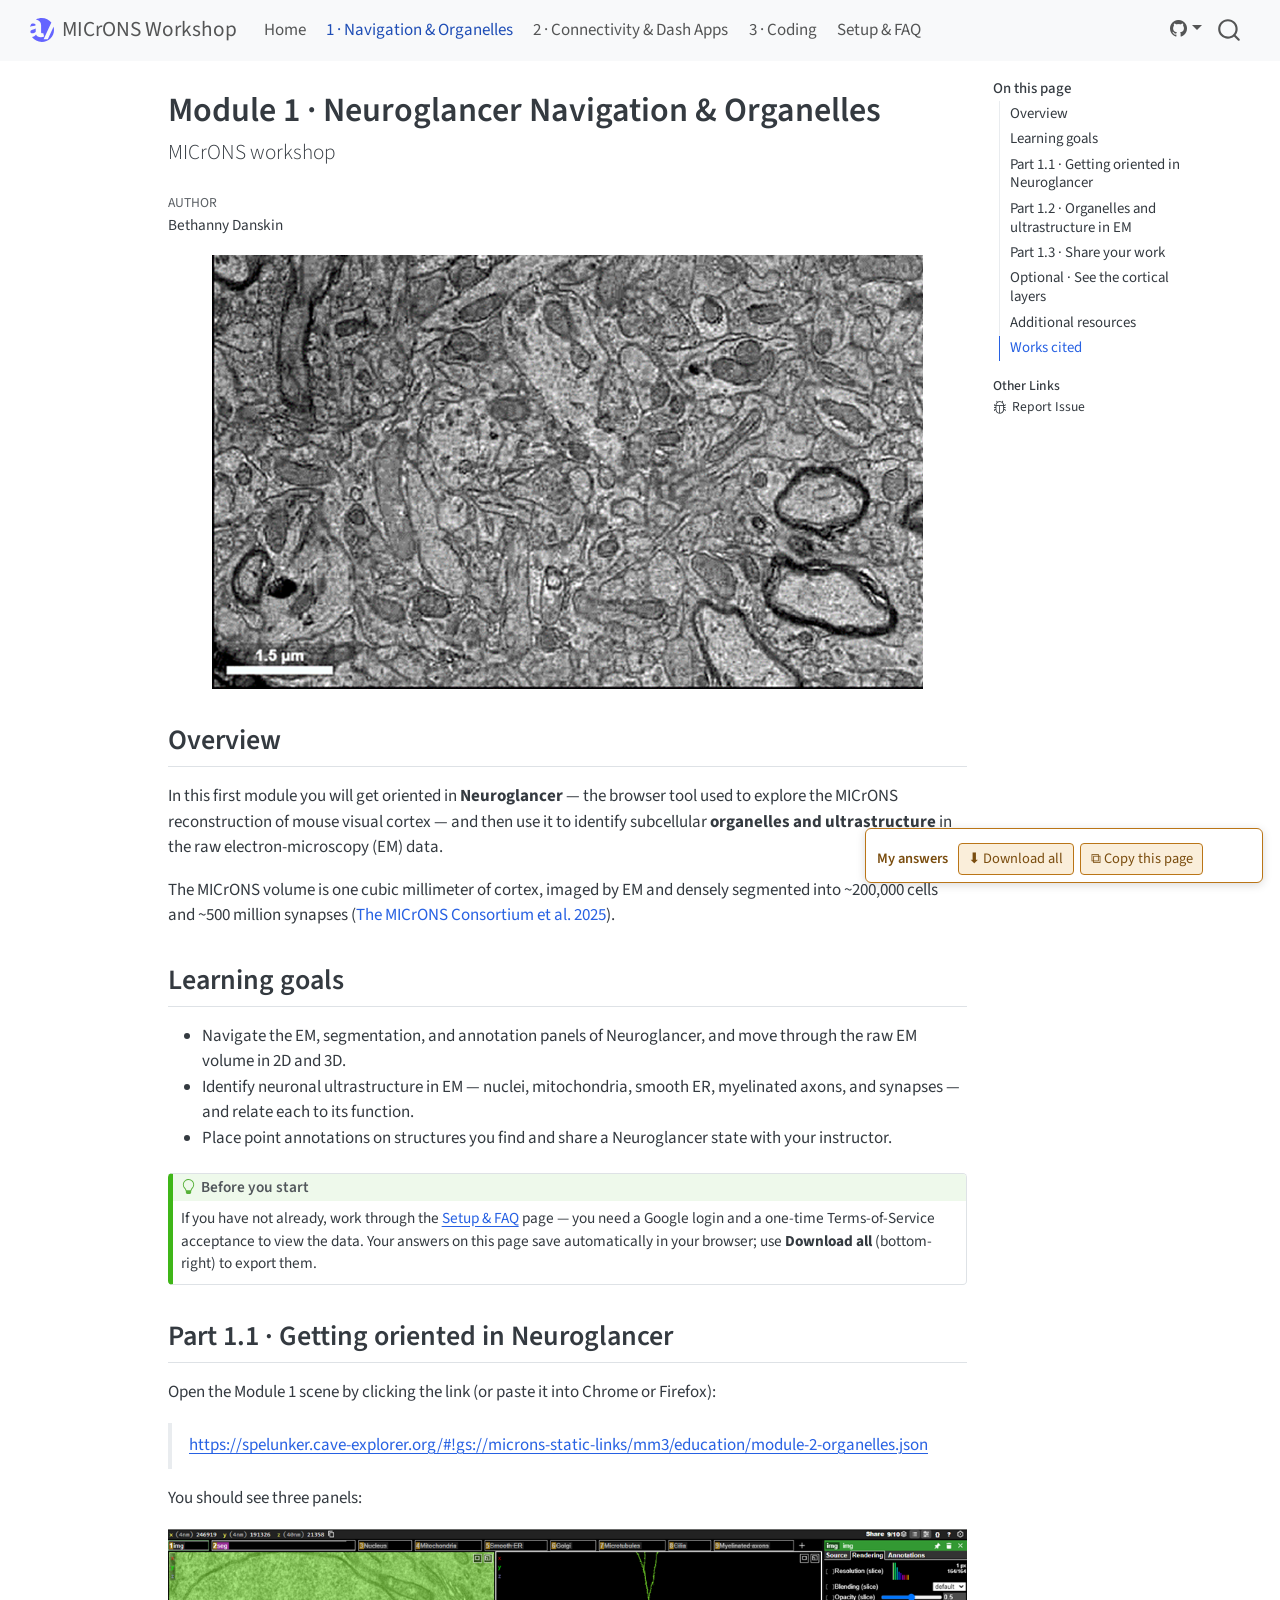
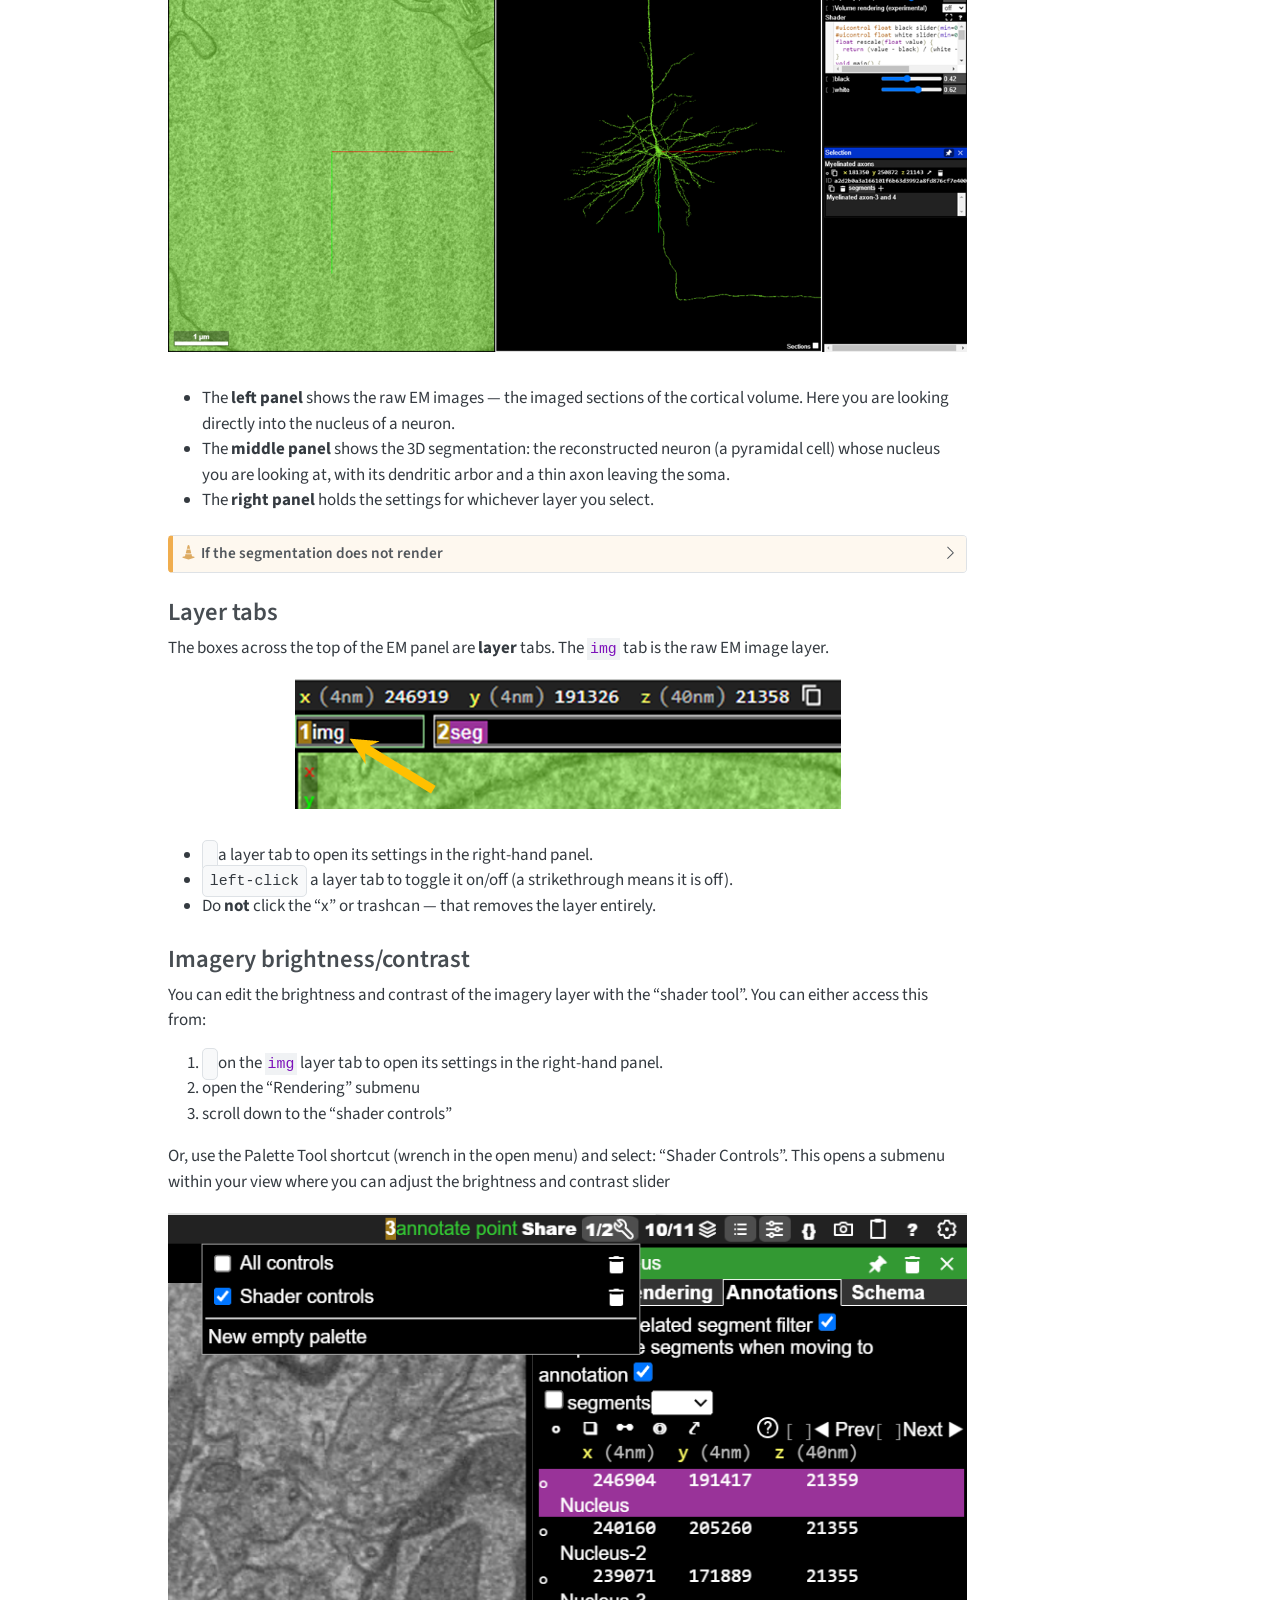
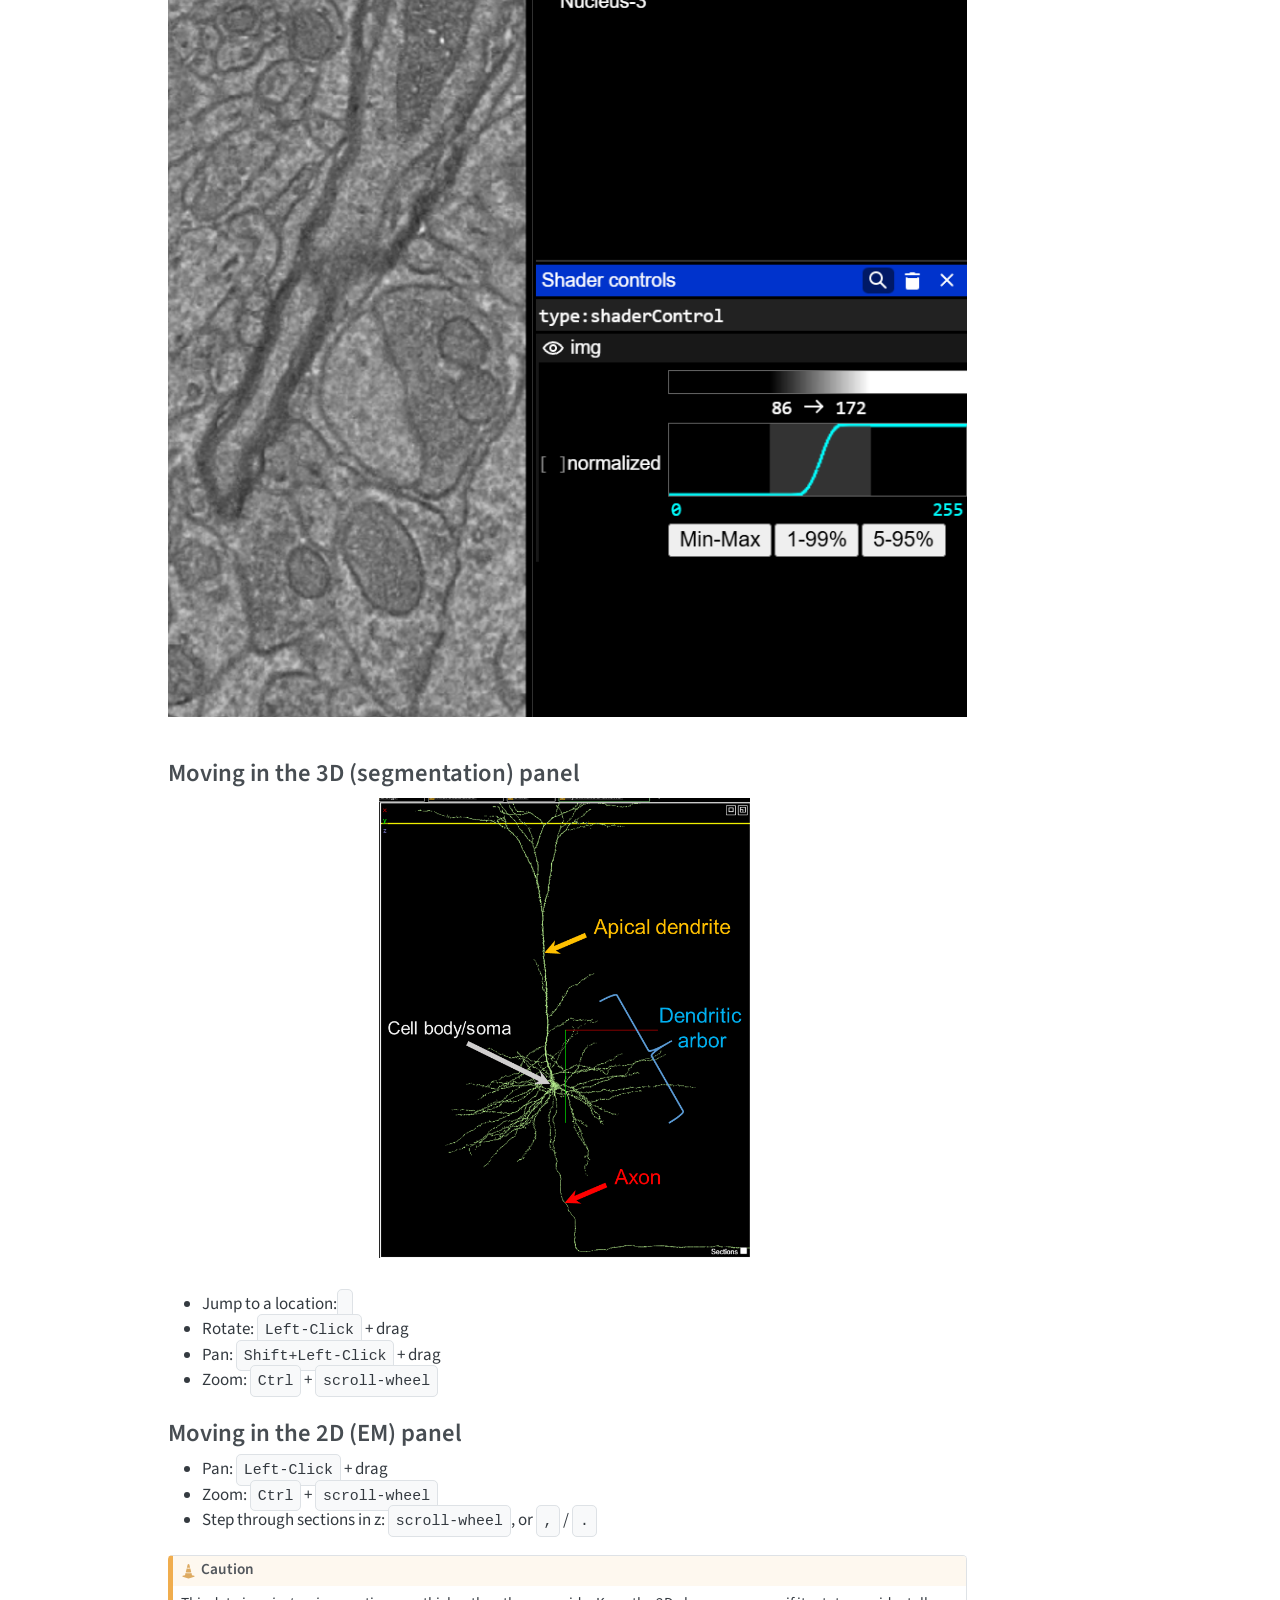
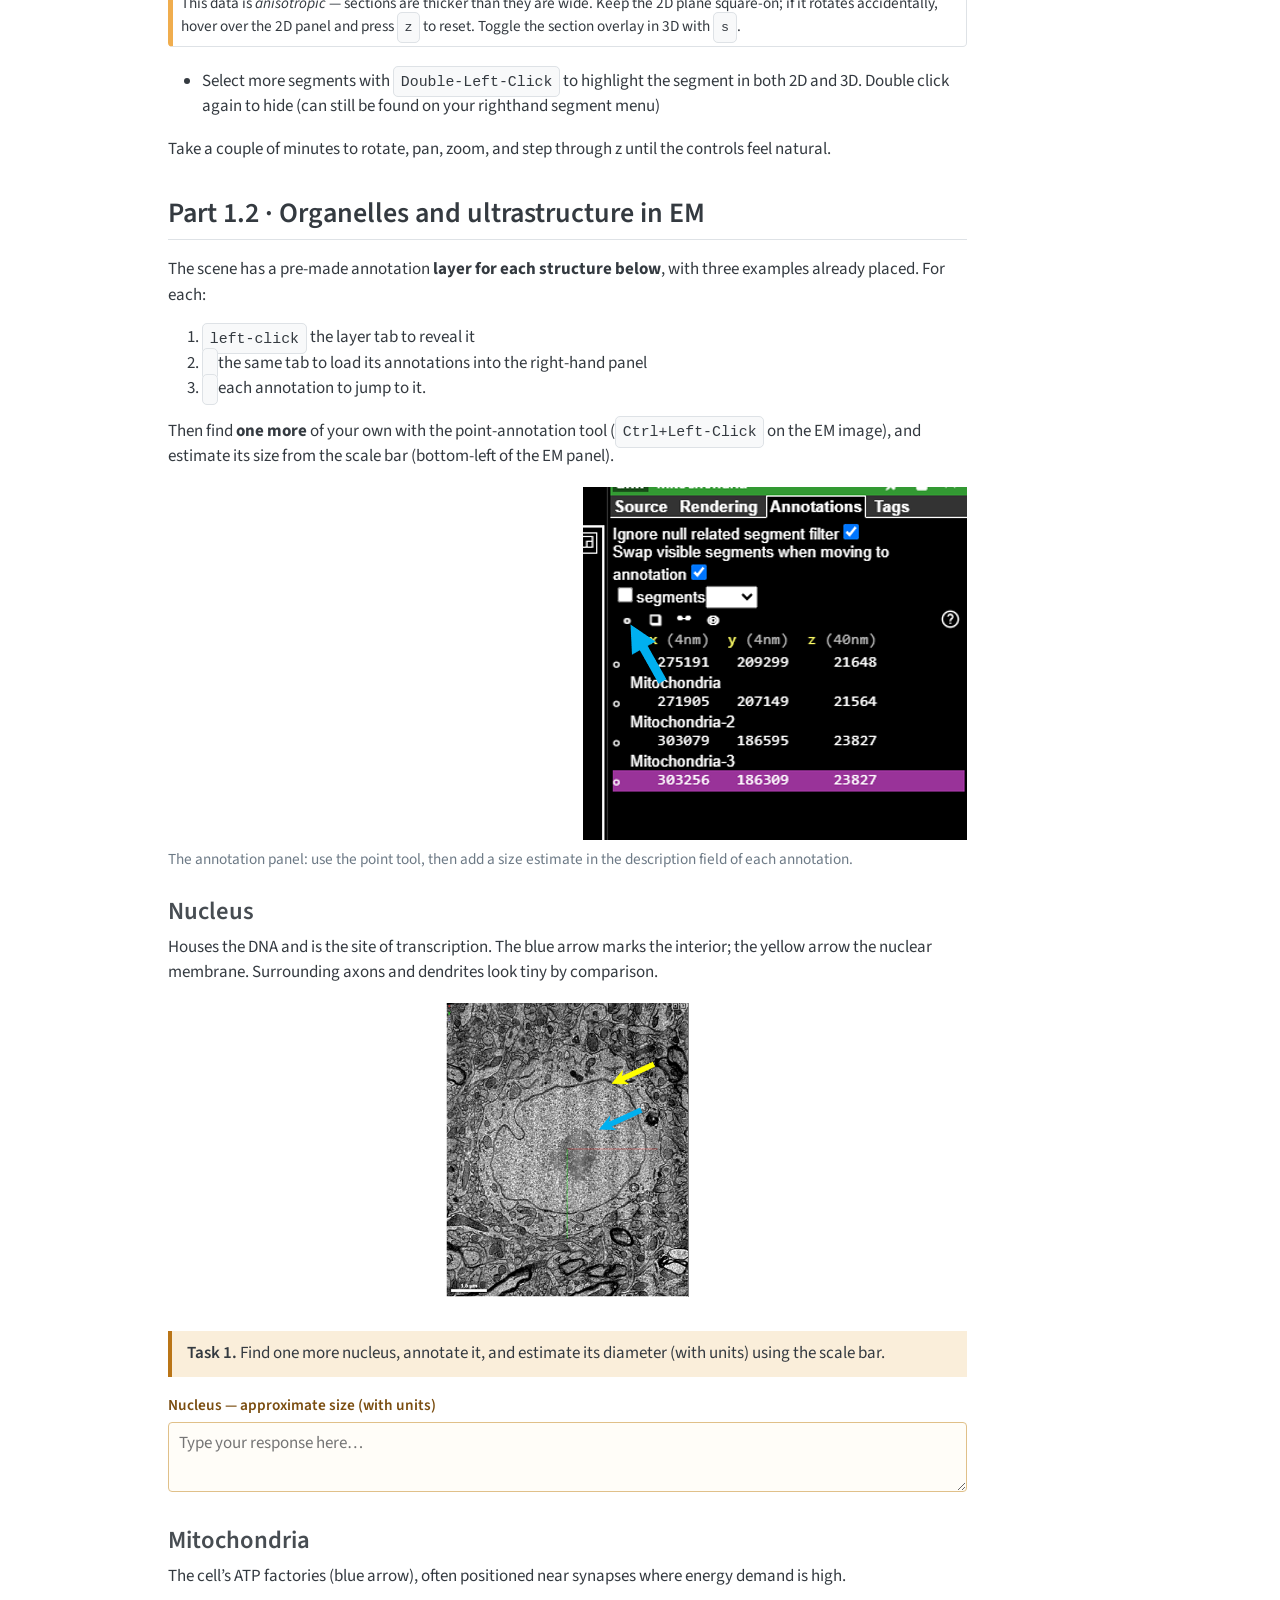
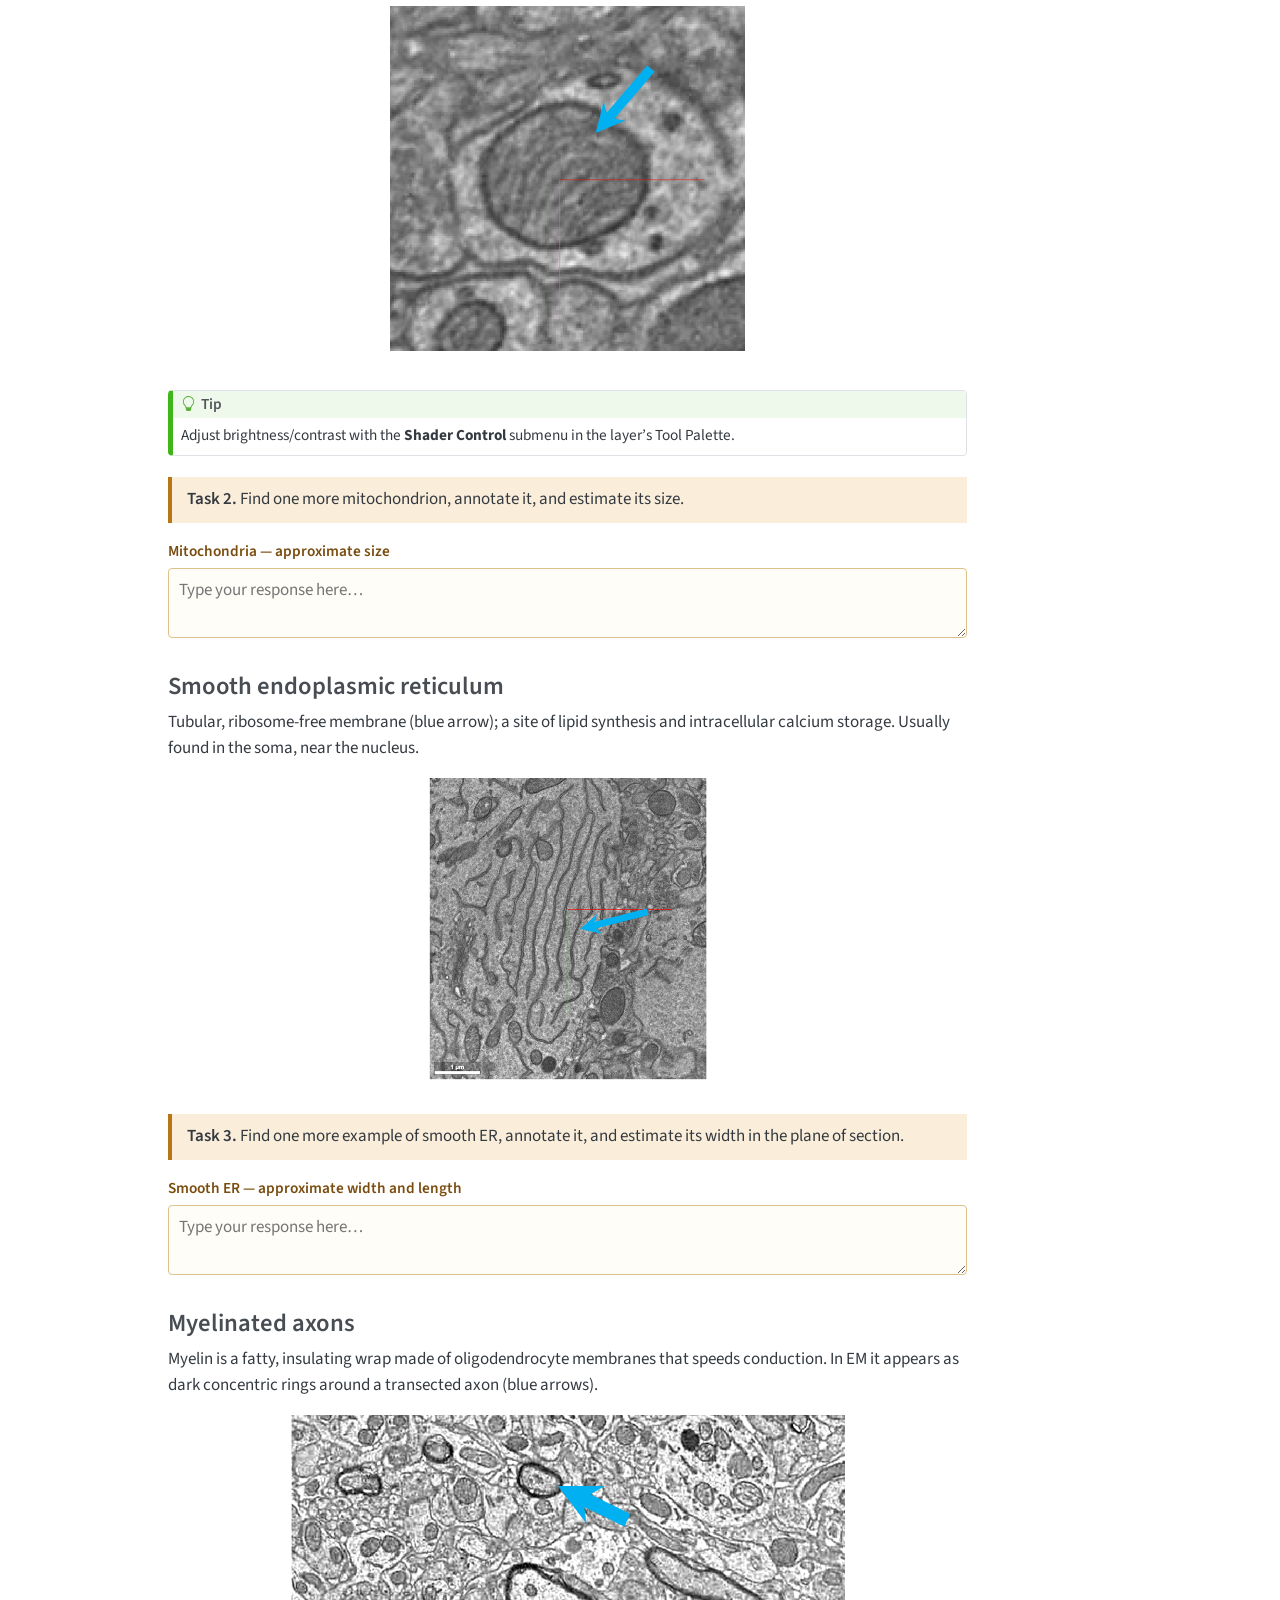
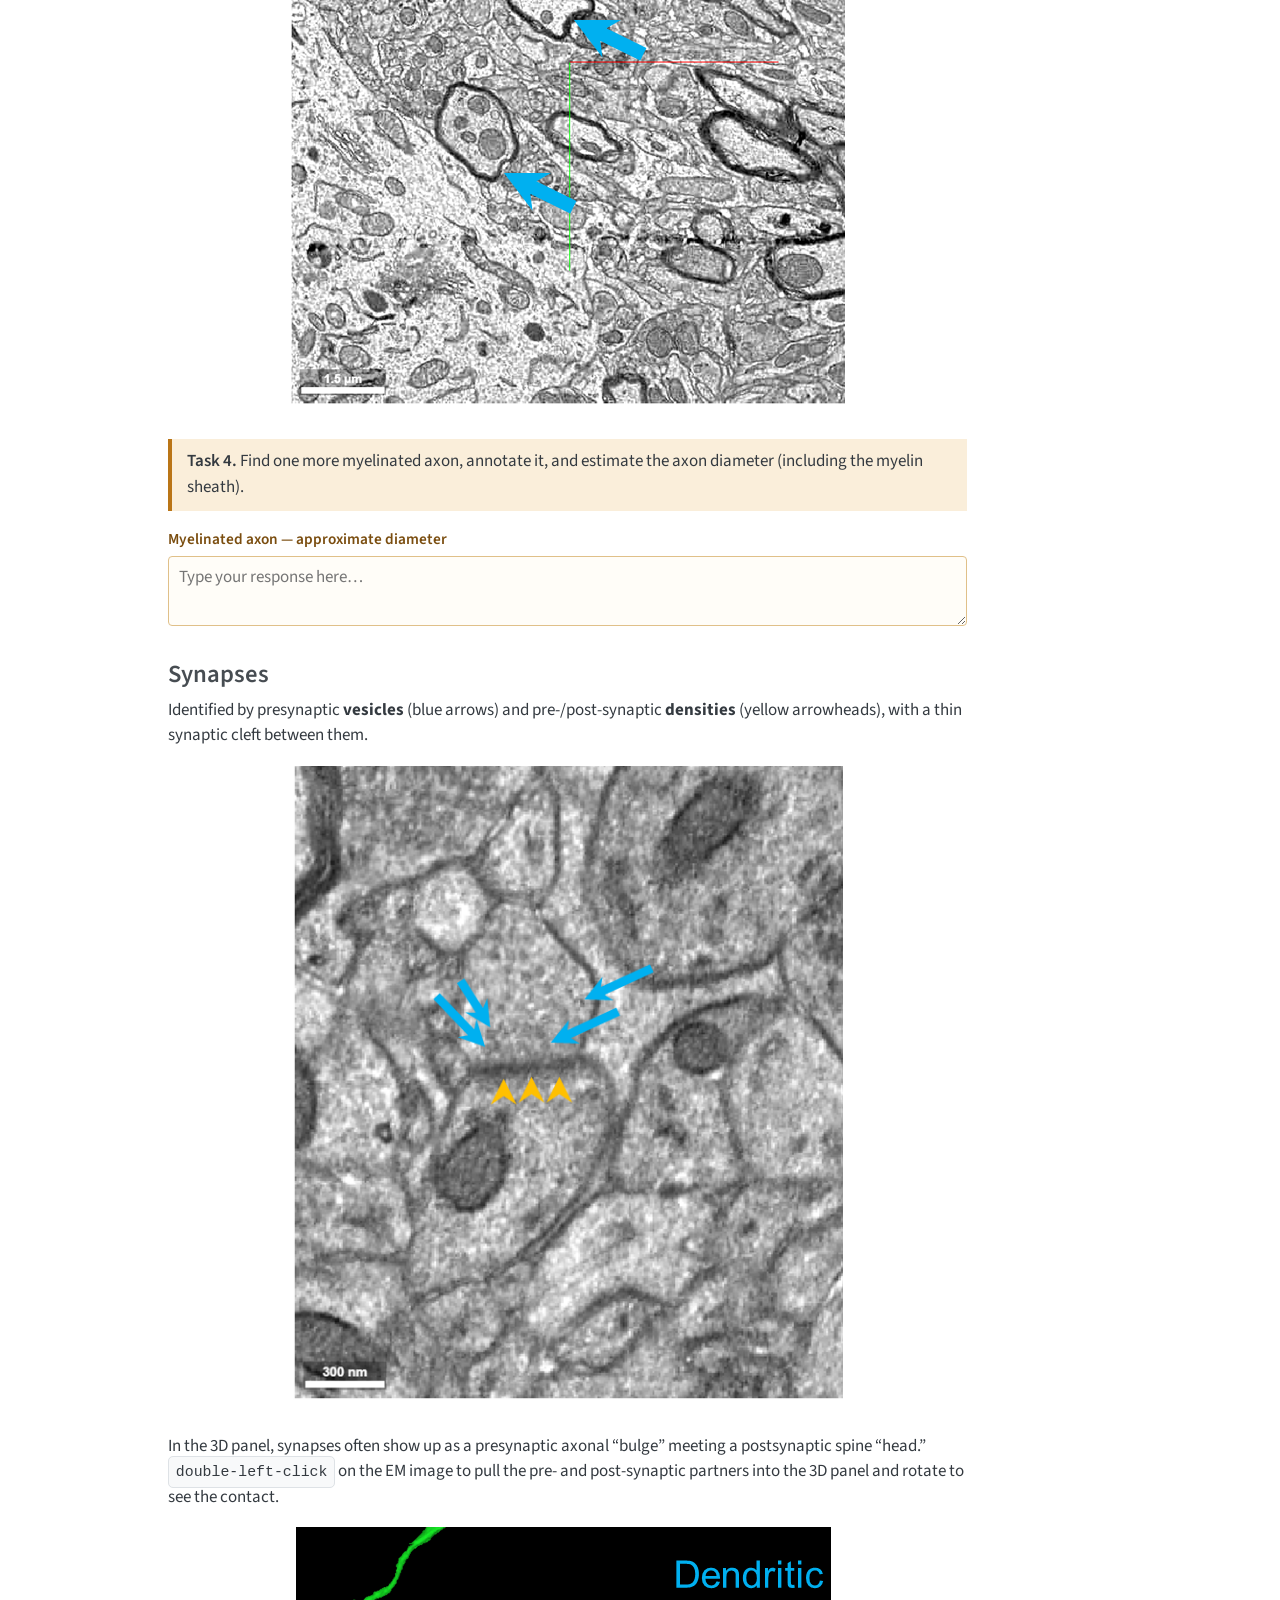
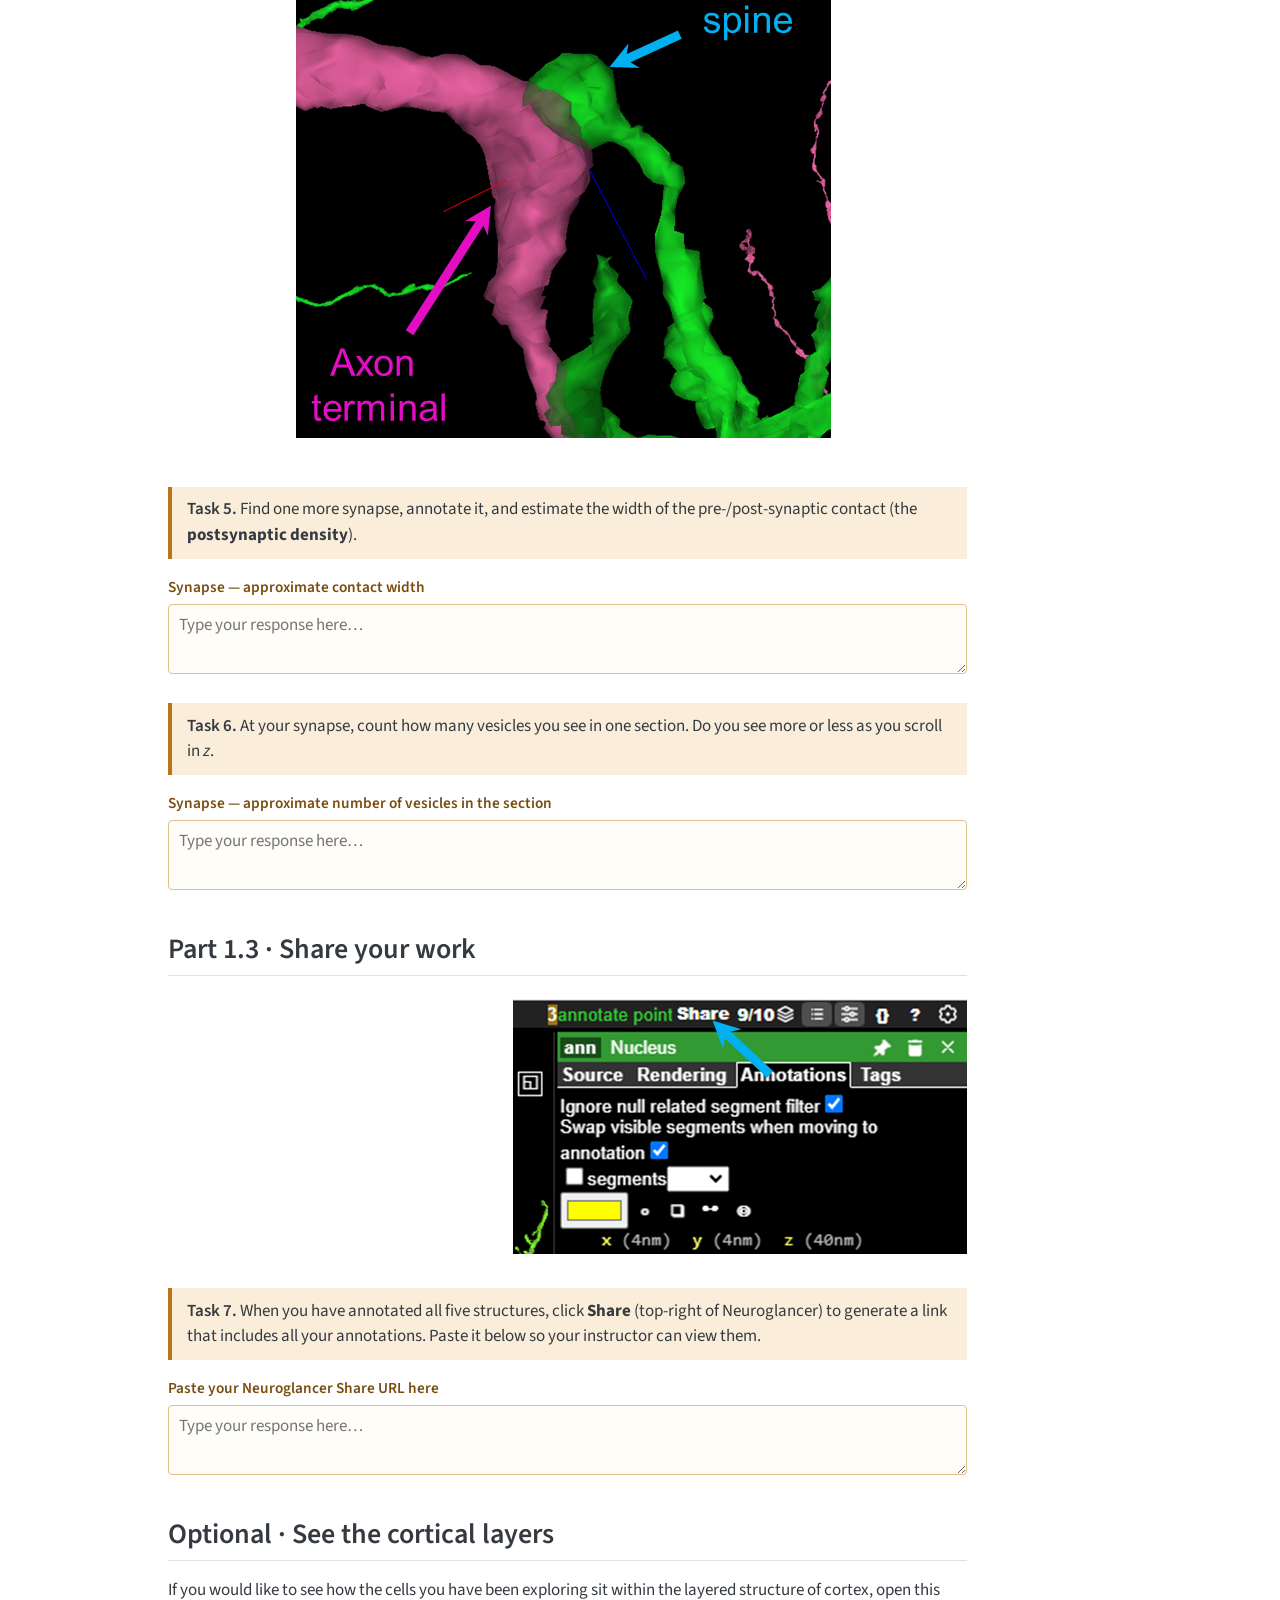
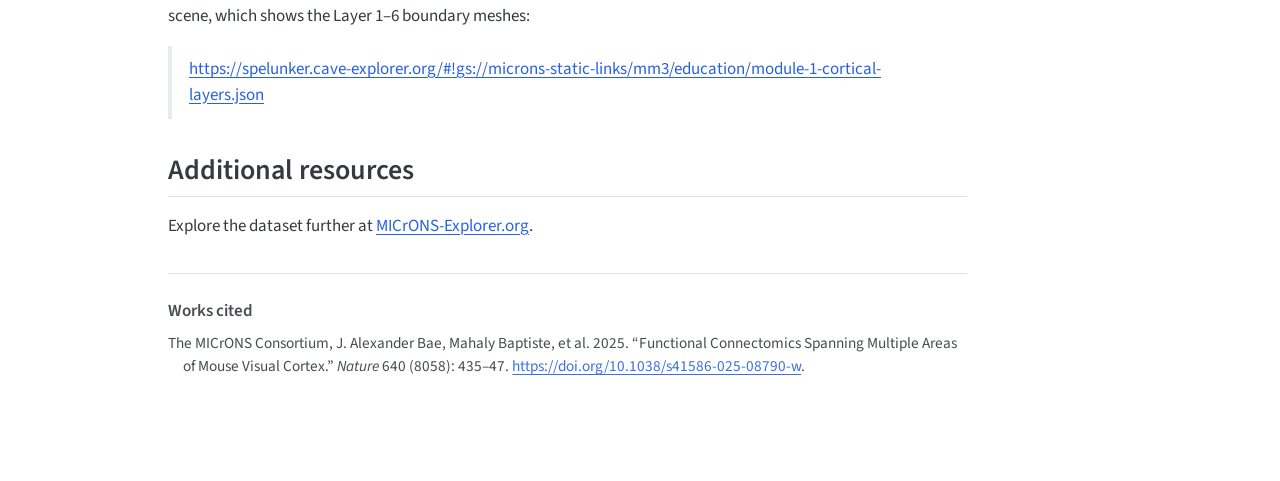
==== commit 317b0151: "Built site for gh-pages" ====
--- a/module-1.html
+++ b/module-1.html
@@ -173,6 +173,7 @@
   <li><a href="#part-1.1-getting-oriented-in-neuroglancer" id="toc-part-1.1-getting-oriented-in-neuroglancer" class="nav-link" data-scroll-target="#part-1.1-getting-oriented-in-neuroglancer">Part 1.1 · Getting oriented in Neuroglancer</a>
   <ul class="collapse">
   <li><a href="#layer-tabs" id="toc-layer-tabs" class="nav-link" data-scroll-target="#layer-tabs">Layer tabs</a></li>
+  <li><a href="#imagery-brightnesscontrast" id="toc-imagery-brightnesscontrast" class="nav-link" data-scroll-target="#imagery-brightnesscontrast">Imagery brightness/contrast</a></li>
   <li><a href="#moving-in-the-3d-segmentation-panel" id="toc-moving-in-the-3d-segmentation-panel" class="nav-link" data-scroll-target="#moving-in-the-3d-segmentation-panel">Moving in the 3D (segmentation) panel</a></li>
   <li><a href="#moving-in-the-2d-em-panel" id="toc-moving-in-the-2d-em-panel" class="nav-link" data-scroll-target="#moving-in-the-2d-em-panel">Moving in the 2D (EM) panel</a></li>
   </ul></li>
@@ -297,9 +298,19 @@
 <li><kbd title="left-click" aria-hidden="true">left-click</kbd><span class="visually-hidden">left-click</span> a layer tab to toggle it on/off (a strikethrough means it is off).</li>
 <li>Do <strong>not</strong> click the “x” or trashcan — that removes the layer entirely.</li>
 </ul>
-<div class="quarto-figure quarto-figure-right">
-<figure class="figure">
-<p><img src="resources/neuroglancer_2D_UI_2_menu.png" class="img-fluid quarto-figure quarto-figure-right figure-img"></p>
+</section>
+<section id="imagery-brightnesscontrast" class="level3">
+<h3 class="anchored" data-anchor-id="imagery-brightnesscontrast">Imagery brightness/contrast</h3>
+<p>You can edit the brightness and contrast of the imagery layer with the “shader tool”. You can either access this from:</p>
+<ol type="1">
+<li><kbd title="mac: Ctrl-Click, windows: Right-Click" aria-hidden="true" data-mac="Ctrl-Click" data-windows="Right-Click"></kbd><span class="visually-hidden"></span> on the <code>img</code> layer tab to open its settings in the right-hand panel.</li>
+<li>open the “Rendering” submenu</li>
+<li>scroll down to the “shader controls”</li>
+</ol>
+<p>Or, use the Palette Tool shortcut (wrench in the open menu) and select: “Shader Controls”. This opens a submenu within your view where you can adjust the brightness and contrast slider</p>
+<div class="quarto-figure quarto-figure-center">
+<figure class="figure">
+<p><img src="resources/module-1-shader-palette.png" class="img-fluid quarto-figure quarto-figure-center figure-img"></p>
 </figure>
 </div>
 </section>
@@ -337,6 +348,9 @@
 <p>This data is <em>anisotropic</em> — sections are thicker than they are wide. Keep the 2D plane square-on; if it rotates accidentally, hover over the 2D panel and press <kbd title="z" aria-hidden="true">z</kbd><span class="visually-hidden">z</span> to reset. Toggle the section overlay in 3D with <kbd title="s" aria-hidden="true">s</kbd><span class="visually-hidden">s</span>.</p>
 </div>
 </div>
+<ul>
+<li>Select more segments with <kbd title="Double-Left-Click" aria-hidden="true">Double-Left-Click</kbd><span class="visually-hidden">Double-Left-Click</span> to highlight the segment in both 2D and 3D. Double click again to hide (can still be found on your righthand segment menu)</li>
+</ul>
 <p>Take a couple of minutes to rotate, pan, zoom, and step through z until the controls feel natural.</p>
 </section>
 </section>
@@ -480,111 +494,217 @@
 </div>
 </div></section></div></main> <!-- /main -->
 <!-- Floating export panel for client-side student answers.
+
      Included site-wide via include-after-body. Only appears on pages
+
      that contain .answer-field widgets. Nothing leaves the browser. -->
+
 <div id="answers-panel" class="answers-panel no-print" hidden="">
+
   <span class="answers-panel-label">My answers</span>
+
   <button type="button" id="answers-download" class="answers-btn">⬇ Download all</button>
+
   <button type="button" id="answers-copy" class="answers-btn">⧉ Copy this page</button>
+
   <span id="answers-status" class="answers-status" aria-live="polite"></span>
-</div>
+
+</div>
+
 <script>
+
 (function () {
+
   "use strict";
+
   var PREFIX = "micronsws:";
+
   var pageKey = location.pathname;
+
   var pageTitle = (document.title || pageKey)
+
     .replace(/\s*[–—-]\s*MICrONS.*$/i, "").trim() || pageKey;
 
+
+
   function lsGet(k) { try { return localStorage.getItem(k); } catch (e) { return null; } }
+
   function lsSet(k, v) { try { localStorage.setItem(k, v); } catch (e) {} }
+
   function keyFor(id) { return PREFIX + pageKey + "::" + id; }
 
+
+
   var fields = Array.prototype.slice.call(document.querySelectorAll(".answer-field"));
+
   var panel = document.getElementById("answers-panel");
+
   if (!fields.length) { return; }          // no widgets on this page -> panel stays hidden
+
   if (panel) { panel.hidden = false; }
 
+
+
   // restore saved values + wire autosave
+
   fields.forEach(function (el) {
+
     var id = el.getAttribute("data-answer-id");
+
     var promptEl = el.previousElementSibling;
+
     var prompt = promptEl ? promptEl.textContent.trim() : id;
+
     var raw = lsGet(keyFor(id));
+
     if (raw) {
+
       try { var o = JSON.parse(raw); if (o && typeof o.v === "string") { el.value = o.v; } }
+
       catch (e) { el.value = raw; }
+
     }
+
     el.addEventListener("input", function () {
+
       lsSet(keyFor(id), JSON.stringify({ v: el.value, p: prompt, page: pageKey, title: pageTitle }));
+
     });
+
   });
 
+
+
   function collectAll() {
+
     var byPage = {};
+
     try {
+
       for (var i = 0; i < localStorage.length; i++) {
+
         var k = localStorage.key(i);
+
         if (k.indexOf(PREFIX) !== 0) { continue; }
+
         var o; try { o = JSON.parse(localStorage.getItem(k)); } catch (e) { continue; }
+
         if (!o || !o.v || !o.v.trim()) { continue; }
+
         var pg = o.title || o.page || "Answers";
+
         (byPage[pg] = byPage[pg] || []).push(o);
-      }
+
+      }
+
     } catch (e) {}
+
     return byPage;
+
   }
 
+
+
   function toMarkdown(byPage) {
+
     var out = ["# MICrONS Workshop — my answers", "",
+
                "_Exported " + new Date().toLocaleString() + "_", ""];
+
     var pages = Object.keys(byPage);
+
     if (!pages.length) { return out.join("\n") + "\n\n(No answers recorded yet.)\n"; }
+
     pages.forEach(function (pg) {
+
       out.push("## " + pg, "");
+
       byPage[pg].forEach(function (o) { out.push("**" + (o.p || "Response") + "**", "", o.v, ""); });
+
     });
+
     return out.join("\n") + "\n";
+
   }
 
+
+
   function download(text) {
+
     var blob = new Blob([text], { type: "text/markdown;charset=utf-8" });
+
     var url = URL.createObjectURL(blob);
+
     var a = document.createElement("a");
+
     a.href = url;
+
     a.download = "microns-workshop-answers-" + new Date().toISOString().slice(0, 10) + ".md";
+
     document.body.appendChild(a); a.click(); document.body.removeChild(a);
+
     setTimeout(function () { URL.revokeObjectURL(url); }, 1000);
+
   }
 
+
+
   function flash(msg) {
+
     var s = document.getElementById("answers-status");
+
     if (!s) { return; }
+
     s.textContent = msg;
+
     setTimeout(function () { s.textContent = ""; }, 2500);
+
   }
 
+
+
   var dl = document.getElementById("answers-download");
+
   if (dl) { dl.addEventListener("click", function () { download(toMarkdown(collectAll())); flash("Downloaded ✓"); }); }
 
+
+
   var cp = document.getElementById("answers-copy");
+
   if (cp) {
+
     cp.addEventListener("click", function () {
+
       var one = {}; one[pageTitle] = [];
+
       fields.forEach(function (el) {
+
         var promptEl = el.previousElementSibling;
+
         one[pageTitle].push({ p: promptEl ? promptEl.textContent.trim() : el.getAttribute("data-answer-id"), v: el.value });
+
       });
+
       var text = toMarkdown(one);
+
       if (navigator.clipboard && navigator.clipboard.writeText) {
+
         navigator.clipboard.writeText(text).then(
+
           function () { flash("Copied this page ✓"); },
+
           function () { flash("Copy failed — use Download"); });
+
       } else { flash("Copy unsupported — use Download"); }
+
     });
+
   }
+
 })();
+
 </script>
+
 <script id="quarto-html-after-body" type="application/javascript">
   window.document.addEventListener("DOMContentLoaded", function (event) {
     const icon = "";
@@ -658,7 +778,7 @@
     }
       var localhostRegex = new RegExp(/^(?:http|https):\/\/localhost\:?[0-9]*\//);
       var mailtoRegex = new RegExp(/^mailto:/);
-        var filterRegex = new RegExp('/' + window.location.host + '/');
+        var filterRegex = new RegExp("https:\/\/bpdanskin\.github\.io\/MICrONS_workshop_puget_sound\/");
       var isInternal = (href) => {
           return filterRegex.test(href) || localhostRegex.test(href) || mailtoRegex.test(href);
       }
